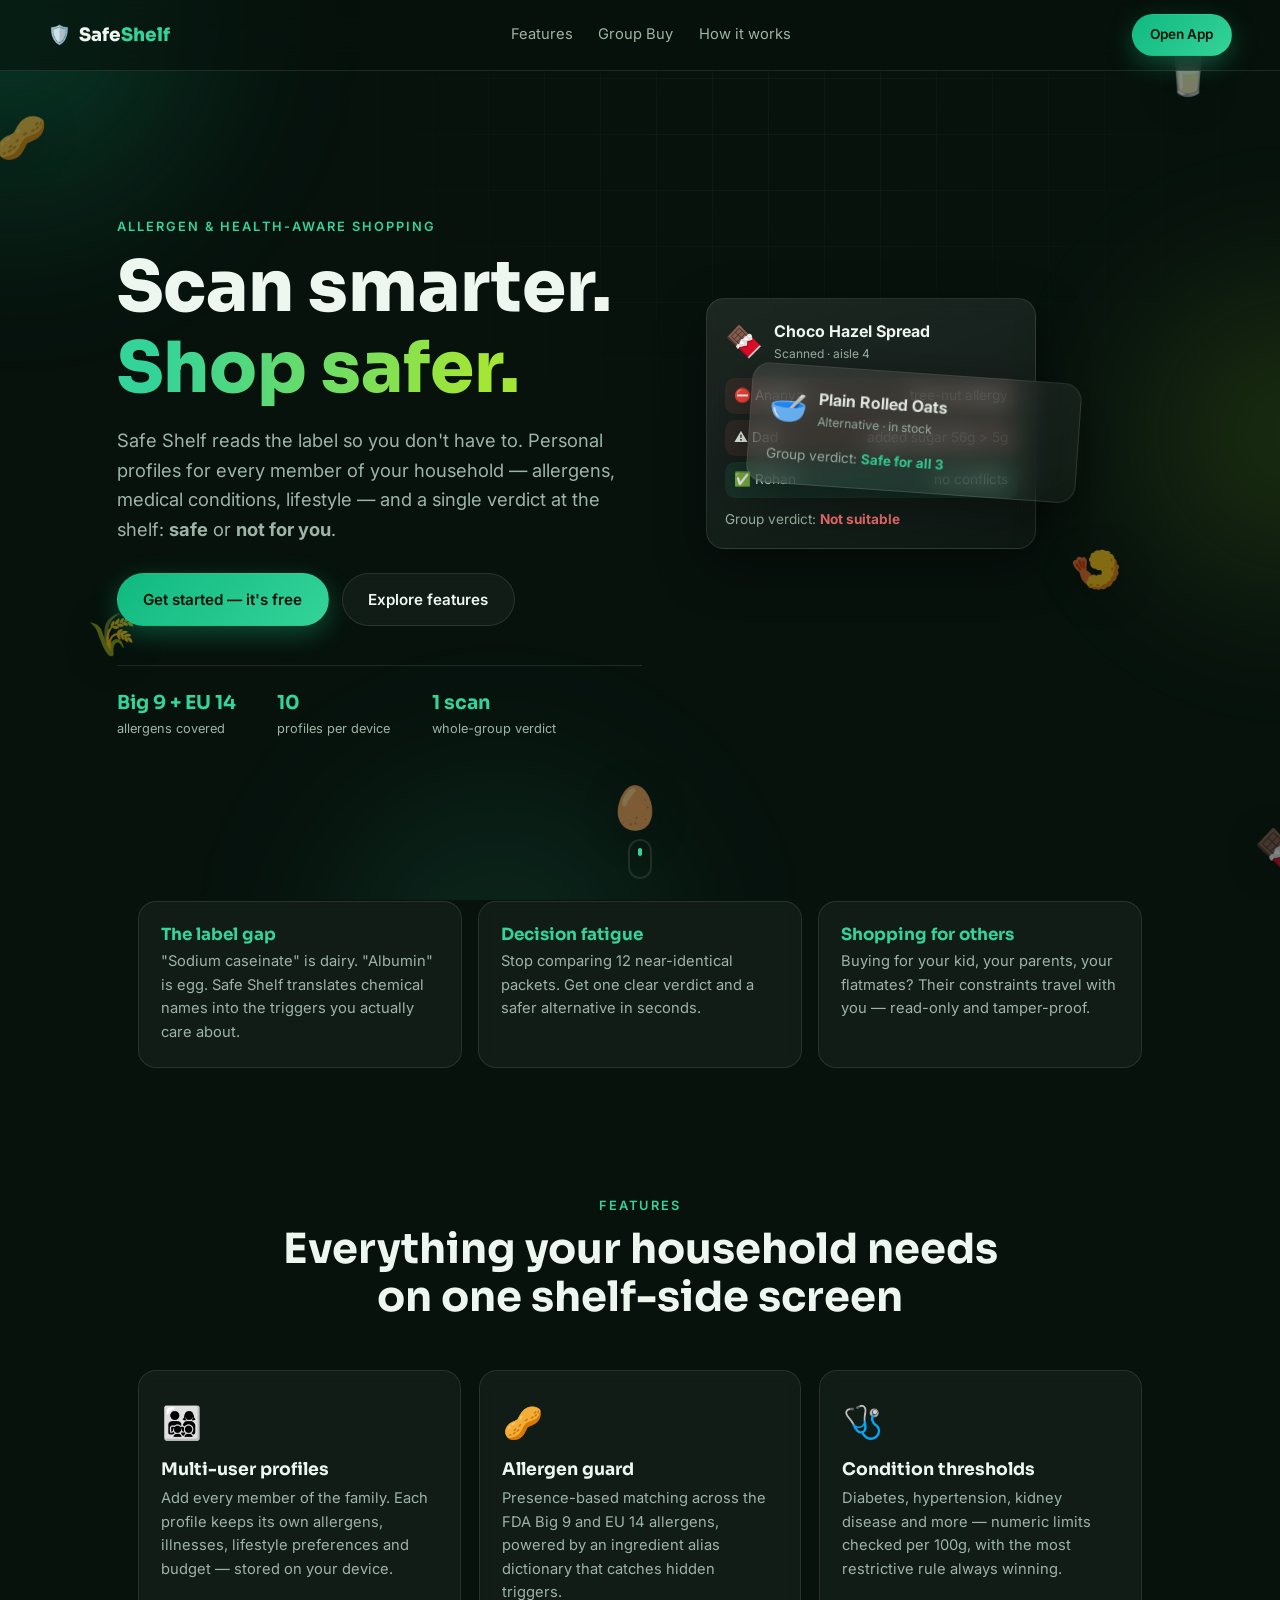
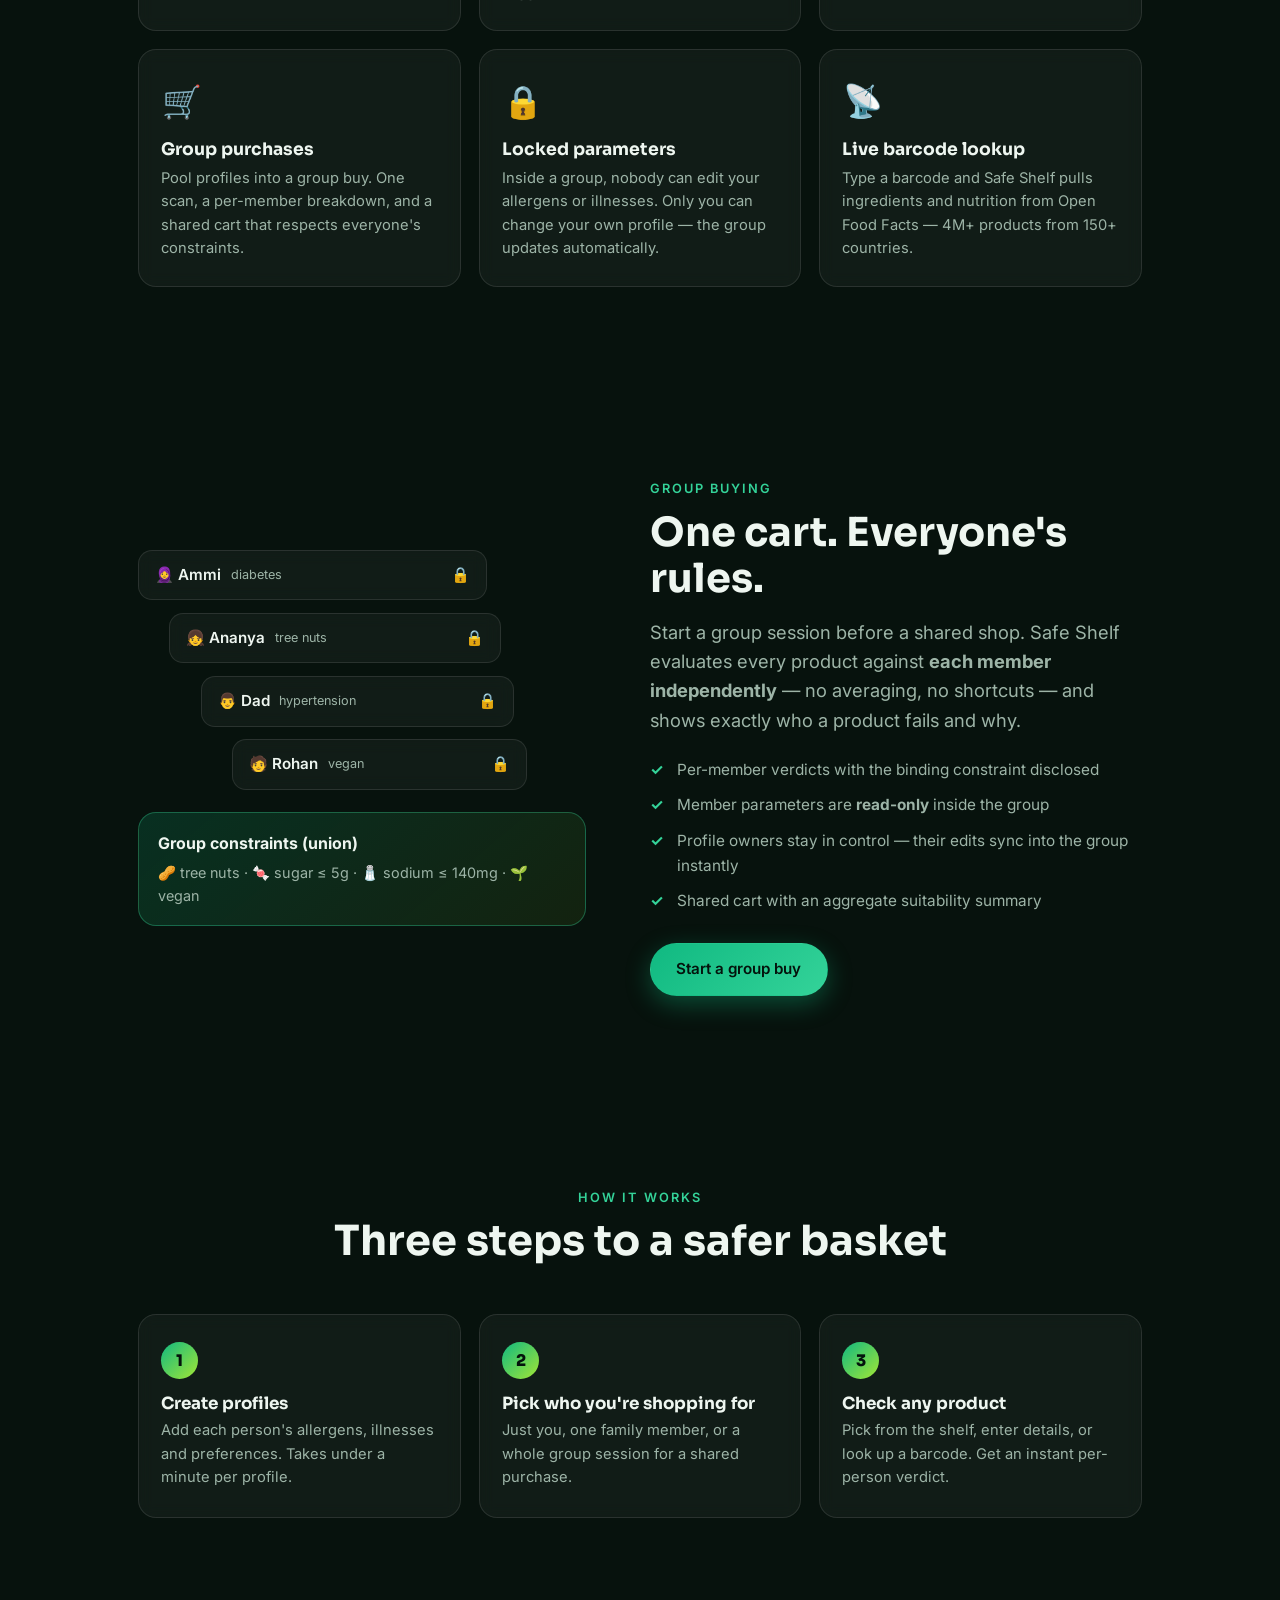
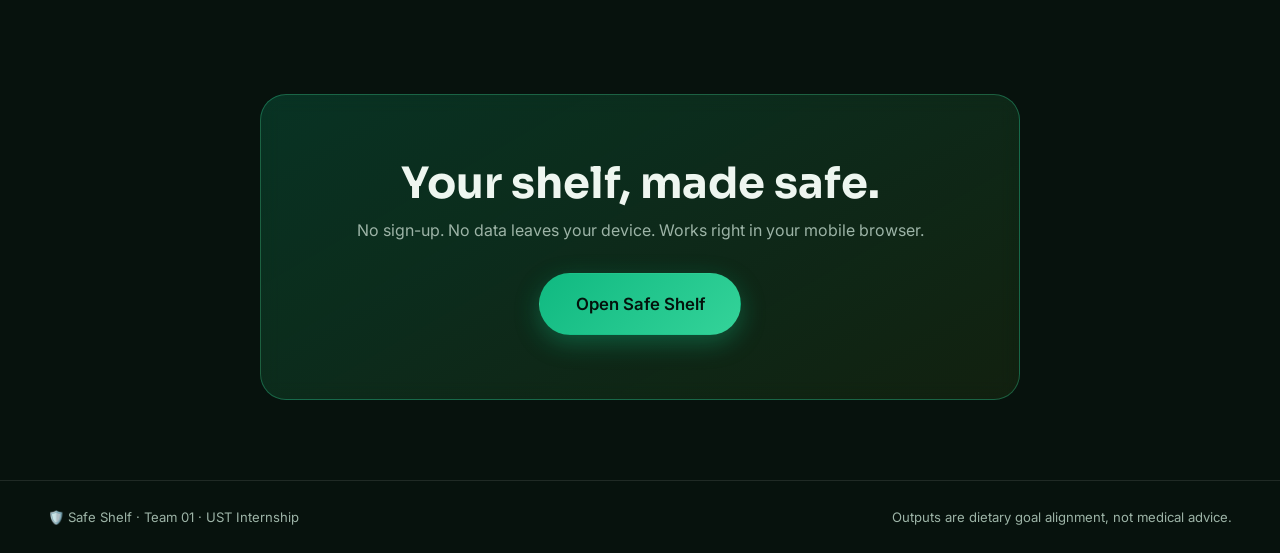
==== index.html @ eb9d8708 "Safe Shelf: allergen & health-aware shopping web app Mobile-first static site — parallax homepage, m" ====
<!DOCTYPE html>
<html lang="en">
<head>
  <meta charset="UTF-8" />
  <meta name="viewport" content="width=device-width, initial-scale=1.0, viewport-fit=cover" />
  <meta name="theme-color" content="#07120d" />
  <meta name="description" content="Safe Shelf — scan smarter, shop safer. Allergen & health-aware shopping for you, your family and your group buys." />
  <title>Safe Shelf — Scan Smarter. Shop Safer.</title>
  <link rel="preconnect" href="https://fonts.googleapis.com" />
  <link rel="preconnect" href="https://fonts.gstatic.com" crossorigin />
  <link href="https://fonts.googleapis.com/css2?family=Sora:wght@400;600;700;800&family=Inter:wght@400;500;600&display=swap" rel="stylesheet" />
  <link rel="stylesheet" href="css/base.css" />
  <link rel="stylesheet" href="css/home.css" />
  <link rel="icon" href="data:image/svg+xml,<svg xmlns='http://www.w3.org/2000/svg' viewBox='0 0 100 100'><text y='.9em' font-size='90'>🛡️</text></svg>" />
</head>
<body class="home">

  <!-- ===== Parallax background layers ===== -->
  <div class="px-bg" aria-hidden="true">
    <div class="px-layer" data-depth="0.12">
      <span class="blob blob-a"></span>
      <span class="blob blob-b"></span>
    </div>
    <div class="px-layer" data-depth="0.25">
      <span class="blob blob-c"></span>
      <span class="grid-glow"></span>
    </div>
    <div class="px-layer px-emojis" data-depth="0.45">
      <span class="float-emoji" style="--x:8%;  --y:18%; --d:9s">🥜</span>
      <span class="float-emoji" style="--x:84%; --y:12%; --d:11s">🥛</span>
      <span class="float-emoji" style="--x:14%; --y:64%; --d:13s">🌾</span>
      <span class="float-emoji" style="--x:78%; --y:58%; --d:10s">🍤</span>
      <span class="float-emoji" style="--x:48%; --y:80%; --d:12s">🥚</span>
      <span class="float-emoji" style="--x:90%; --y:84%; --d:14s">🍫</span>
    </div>
  </div>

  <!-- ===== Nav ===== -->
  <header class="nav">
    <a class="brand" href="index.html">
      <span class="brand-mark">🛡️</span>
      <span class="brand-name">Safe<em>Shelf</em></span>
    </a>
    <nav class="nav-links">
      <a href="#features">Features</a>
      <a href="#group">Group Buy</a>
      <a href="#how">How it works</a>
    </nav>
    <a class="btn btn-primary btn-sm" href="app.html">Open App</a>
  </header>

  <!-- ===== Hero ===== -->
  <section class="hero">
    <div class="hero-copy" data-px="0.18">
      <p class="eyebrow reveal">Allergen &amp; health-aware shopping</p>
      <h1 class="reveal">Scan smarter.<br /><span class="grad">Shop safer.</span></h1>
      <p class="lede reveal">
        Safe Shelf reads the label so you don't have to. Personal profiles for every
        member of your household — allergens, medical conditions, lifestyle — and a
        single verdict at the shelf: <strong>safe</strong> or <strong>not for you</strong>.
      </p>
      <div class="hero-cta reveal">
        <a class="btn btn-primary" href="app.html">Get started — it's free</a>
        <a class="btn btn-ghost" href="#features">Explore features</a>
      </div>
      <ul class="hero-stats reveal">
        <li><strong>Big&nbsp;9 + EU&nbsp;14</strong><span>allergens covered</span></li>
        <li><strong>10</strong><span>profiles per device</span></li>
        <li><strong>1 scan</strong><span>whole-group verdict</span></li>
      </ul>
    </div>

    <div class="hero-card-stack" data-px="0.34" aria-hidden="true">
      <div class="demo-card tilt">
        <div class="demo-head">
          <span class="demo-emoji">🍫</span>
          <div>
            <strong>Choco Hazel Spread</strong>
            <small>Scanned · aisle 4</small>
          </div>
        </div>
        <div class="demo-row bad"><span>⛔ Ananya</span><span>tree-nut allergy</span></div>
        <div class="demo-row bad"><span>⚠️ Dad</span><span>added sugar 56g &gt; 5g</span></div>
        <div class="demo-row good"><span>✅ Rohan</span><span>no conflicts</span></div>
        <div class="demo-foot">Group verdict: <b class="bad-text">Not suitable</b></div>
      </div>
      <div class="demo-card demo-card-back tilt">
        <div class="demo-head">
          <span class="demo-emoji">🥣</span>
          <div>
            <strong>Plain Rolled Oats</strong>
            <small>Alternative · in stock</small>
          </div>
        </div>
        <div class="demo-foot">Group verdict: <b class="good-text">Safe for all 3</b></div>
      </div>
    </div>

    <div class="scroll-hint" aria-hidden="true"><span></span></div>
  </section>

  <!-- ===== Problem strip ===== -->
  <section class="strip">
    <div class="strip-item reveal">
      <h3>The label gap</h3>
      <p>"Sodium caseinate" is dairy. "Albumin" is egg. Safe Shelf translates chemical
        names into the triggers you actually care about.</p>
    </div>
    <div class="strip-item reveal">
      <h3>Decision fatigue</h3>
      <p>Stop comparing 12 near-identical packets. Get one clear verdict and a safer
        alternative in seconds.</p>
    </div>
    <div class="strip-item reveal">
      <h3>Shopping for others</h3>
      <p>Buying for your kid, your parents, your flatmates? Their constraints travel
        with you — read-only and tamper-proof.</p>
    </div>
  </section>

  <!-- ===== Features ===== -->
  <section class="section" id="features">
    <div class="section-head reveal">
      <p class="eyebrow">Features</p>
      <h2>Everything your household needs<br />on one shelf-side screen</h2>
    </div>
    <div class="feature-grid">
      <article class="feature reveal">
        <span class="feature-icon">👨‍👩‍👧‍👦</span>
        <h3>Multi-user profiles</h3>
        <p>Add every member of the family. Each profile keeps its own allergens,
          illnesses, lifestyle preferences and budget — stored on your device.</p>
      </article>
      <article class="feature reveal">
        <span class="feature-icon">🥜</span>
        <h3>Allergen guard</h3>
        <p>Presence-based matching across the FDA Big 9 and EU 14 allergens, powered
          by an ingredient alias dictionary that catches hidden triggers.</p>
      </article>
      <article class="feature reveal">
        <span class="feature-icon">🩺</span>
        <h3>Condition thresholds</h3>
        <p>Diabetes, hypertension, kidney disease and more — numeric limits checked
          per 100g, with the most restrictive rule always winning.</p>
      </article>
      <article class="feature reveal">
        <span class="feature-icon">🛒</span>
        <h3>Group purchases</h3>
        <p>Pool profiles into a group buy. One scan, a per-member breakdown, and a
          shared cart that respects everyone's constraints.</p>
      </article>
      <article class="feature reveal">
        <span class="feature-icon">🔒</span>
        <h3>Locked parameters</h3>
        <p>Inside a group, nobody can edit your allergens or illnesses. Only you can
          change your own profile — the group updates automatically.</p>
      </article>
      <article class="feature reveal">
        <span class="feature-icon">📡</span>
        <h3>Live barcode lookup</h3>
        <p>Type a barcode and Safe Shelf pulls ingredients and nutrition from Open
          Food Facts — 4M+ products from 150+ countries.</p>
      </article>
    </div>
  </section>

  <!-- ===== Group buy spotlight ===== -->
  <section class="section spotlight" id="group">
    <div class="spotlight-art" data-px="0.22" aria-hidden="true">
      <div class="member-chip" style="--i:0">🧕 Ammi <small>diabetes</small><b>🔒</b></div>
      <div class="member-chip" style="--i:1">👧 Ananya <small>tree nuts</small><b>🔒</b></div>
      <div class="member-chip" style="--i:2">👨 Dad <small>hypertension</small><b>🔒</b></div>
      <div class="member-chip" style="--i:3">🧑 Rohan <small>vegan</small><b>🔒</b></div>
      <div class="union-card">
        <strong>Group constraints (union)</strong>
        <p>🥜 tree nuts · 🍬 sugar ≤ 5g · 🧂 sodium ≤ 140mg · 🌱 vegan</p>
      </div>
    </div>
    <div class="spotlight-copy reveal">
      <p class="eyebrow">Group buying</p>
      <h2>One cart. Everyone's rules.</h2>
      <p class="lede">
        Start a group session before a shared shop. Safe Shelf evaluates every product
        against <strong>each member independently</strong> — no averaging, no shortcuts —
        and shows exactly who a product fails and why.
      </p>
      <ul class="check-list">
        <li>Per-member verdicts with the binding constraint disclosed</li>
        <li>Member parameters are <strong>read-only</strong> inside the group</li>
        <li>Profile owners stay in control — their edits sync into the group instantly</li>
        <li>Shared cart with an aggregate suitability summary</li>
      </ul>
      <a class="btn btn-primary" href="app.html#groups">Start a group buy</a>
    </div>
  </section>

  <!-- ===== How it works ===== -->
  <section class="section" id="how">
    <div class="section-head reveal">
      <p class="eyebrow">How it works</p>
      <h2>Three steps to a safer basket</h2>
    </div>
    <ol class="steps">
      <li class="reveal">
        <span class="step-num">1</span>
        <h3>Create profiles</h3>
        <p>Add each person's allergens, illnesses and preferences. Takes under a minute per profile.</p>
      </li>
      <li class="reveal">
        <span class="step-num">2</span>
        <h3>Pick who you're shopping for</h3>
        <p>Just you, one family member, or a whole group session for a shared purchase.</p>
      </li>
      <li class="reveal">
        <span class="step-num">3</span>
        <h3>Check any product</h3>
        <p>Pick from the shelf, enter details, or look up a barcode. Get an instant per-person verdict.</p>
      </li>
    </ol>
  </section>

  <!-- ===== CTA ===== -->
  <section class="cta-band">
    <div class="cta-inner reveal" data-px="0.15">
      <h2>Your shelf, made safe.</h2>
      <p>No sign-up. No data leaves your device. Works right in your mobile browser.</p>
      <a class="btn btn-primary btn-lg" href="app.html">Open Safe Shelf</a>
    </div>
  </section>

  <footer class="footer">
    <span>🛡️ Safe Shelf · Team 01 · UST Internship</span>
    <span class="footer-note">Outputs are dietary goal alignment, not medical advice.</span>
  </footer>

  <script src="js/parallax.js"></script>
</body>
</html>
---- css/base.css ----
/* ============ Safe Shelf — shared base ============ */
:root {
  --bg: #07120d;
  --bg-2: #0b1a13;
  --surface: rgba(255, 255, 255, 0.045);
  --surface-2: rgba(255, 255, 255, 0.08);
  --line: rgba(255, 255, 255, 0.10);
  --text: #eef6f0;
  --muted: #9db4a7;
  --green: #34d399;
  --green-deep: #10b981;
  --lime: #a3e635;
  --amber: #fbbf24;
  --red: #f87171;
  --radius: 18px;
  --shadow: 0 18px 50px rgba(0, 0, 0, 0.45);
  --font-display: "Sora", system-ui, sans-serif;
  --font-body: "Inter", system-ui, sans-serif;
}

* { margin: 0; padding: 0; box-sizing: border-box; }

[hidden] { display: none !important; }

html { scroll-behavior: smooth; }

body {
  font-family: var(--font-body);
  background: var(--bg);
  color: var(--text);
  line-height: 1.6;
  -webkit-font-smoothing: antialiased;
  overflow-x: hidden;
}

h1, h2, h3, h4 { font-family: var(--font-display); line-height: 1.15; }

a { color: inherit; text-decoration: none; }
button { font: inherit; cursor: pointer; }
ul, ol { list-style: none; }
img { max-width: 100%; }

.grad {
  background: linear-gradient(92deg, var(--green) 10%, var(--lime) 90%);
  -webkit-background-clip: text;
  background-clip: text;
  color: transparent;
}

.eyebrow {
  font-size: 0.8rem;
  font-weight: 600;
  letter-spacing: 0.16em;
  text-transform: uppercase;
  color: var(--green);
}

/* ---- buttons ---- */
.btn {
  display: inline-flex;
  align-items: center;
  justify-content: center;
  gap: 0.5rem;
  padding: 0.85rem 1.6rem;
  border-radius: 999px;
  border: 1px solid transparent;
  font-weight: 600;
  font-size: 0.95rem;
  transition: transform 0.18s ease, box-shadow 0.18s ease, background 0.18s ease;
  user-select: none;
}
.btn:active { transform: scale(0.97); }

.btn-primary {
  background: linear-gradient(135deg, var(--green-deep), var(--green));
  color: #04130c;
  box-shadow: 0 8px 24px rgba(16, 185, 129, 0.35);
}
.btn-primary:hover { transform: translateY(-2px); box-shadow: 0 12px 30px rgba(16, 185, 129, 0.45); }

.btn-ghost {
  border-color: var(--line);
  background: var(--surface);
  color: var(--text);
  backdrop-filter: blur(8px);
}
.btn-ghost:hover { background: var(--surface-2); }

.btn-sm { padding: 0.55rem 1.1rem; font-size: 0.85rem; }
.btn-lg { padding: 1.05rem 2.2rem; font-size: 1.05rem; }

.btn-danger { background: rgba(248, 113, 113, 0.14); color: var(--red); border-color: rgba(248, 113, 113, 0.3); }

/* ---- reveal on scroll ---- */
.reveal {
  opacity: 0;
  transform: translateY(26px);
  transition: opacity 0.7s ease, transform 0.7s cubic-bezier(0.22, 1, 0.36, 1);
}
.reveal.in { opacity: 1; transform: none; }

@media (prefers-reduced-motion: reduce) {
  html { scroll-behavior: auto; }
  .reveal { opacity: 1; transform: none; transition: none; }
  * { animation-duration: 0.01ms !important; animation-iteration-count: 1 !important; }
}
---- css/home.css ----
/* ============ Safe Shelf — homepage (parallax) ============ */

body.home { background: radial-gradient(1200px 700px at 70% -10%, #0e2a1c 0%, var(--bg) 55%); }

/* ---------- parallax background ---------- */
.px-bg {
  position: fixed;
  inset: 0;
  z-index: -1;
  overflow: hidden;
  pointer-events: none;
}
.px-layer { position: absolute; inset: -10%; will-change: transform; }

.blob {
  position: absolute;
  border-radius: 50%;
  filter: blur(70px);
  opacity: 0.55;
}
.blob-a { width: 46vmax; height: 46vmax; left: -12vmax; top: -14vmax; background: radial-gradient(circle, rgba(16,185,129,0.5), transparent 65%); }
.blob-b { width: 38vmax; height: 38vmax; right: -10vmax; top: 22vmax; background: radial-gradient(circle, rgba(163,230,53,0.32), transparent 65%); }
.blob-c { width: 42vmax; height: 42vmax; left: 28vmax; bottom: -18vmax; background: radial-gradient(circle, rgba(52,211,153,0.28), transparent 65%); }

.grid-glow {
  position: absolute;
  inset: 0;
  background-image:
    linear-gradient(rgba(255,255,255,0.035) 1px, transparent 1px),
    linear-gradient(90deg, rgba(255,255,255,0.035) 1px, transparent 1px);
  background-size: 56px 56px;
  mask-image: radial-gradient(700px 500px at 60% 20%, #000 0%, transparent 75%);
}

.float-emoji {
  position: absolute;
  left: var(--x);
  top: var(--y);
  font-size: clamp(1.6rem, 3.4vw, 2.6rem);
  opacity: 0.5;
  filter: drop-shadow(0 6px 18px rgba(0,0,0,0.5));
  animation: bob var(--d) ease-in-out infinite;
}
@keyframes bob {
  0%, 100% { transform: translateY(0) rotate(-6deg); }
  50% { transform: translateY(-26px) rotate(8deg); }
}

/* ---------- nav ---------- */
.nav {
  position: sticky;
  top: 0;
  z-index: 50;
  display: flex;
  align-items: center;
  justify-content: space-between;
  gap: 1rem;
  padding: 0.9rem clamp(1rem, 5vw, 3rem);
  background: rgba(7, 18, 13, 0.6);
  backdrop-filter: blur(14px);
  border-bottom: 1px solid var(--line);
}
.brand { display: flex; align-items: center; gap: 0.5rem; font-family: var(--font-display); font-weight: 800; font-size: 1.15rem; }
.brand-name em { font-style: normal; color: var(--green); }
.nav-links { display: flex; gap: 1.6rem; font-size: 0.92rem; color: var(--muted); }
.nav-links a:hover { color: var(--text); }
@media (max-width: 640px) { .nav-links { display: none; } }

/* ---------- hero ---------- */
.hero {
  position: relative;
  display: grid;
  grid-template-columns: 1.15fr 1fr;
  align-items: center;
  gap: clamp(2rem, 5vw, 4rem);
  min-height: calc(100svh - 70px);
  padding: clamp(2rem, 6vw, 4rem) clamp(1.2rem, 6vw, 5rem) 5rem;
  max-width: 1200px;
  margin: 0 auto;
}
.hero-copy h1 { font-size: clamp(2.5rem, 7vw, 4.4rem); font-weight: 800; margin: 0.6rem 0 1.1rem; }
.lede { color: var(--muted); font-size: clamp(1rem, 2.4vw, 1.15rem); max-width: 34rem; }
.hero-cta { display: flex; flex-wrap: wrap; gap: 0.8rem; margin-top: 1.8rem; }

.hero-stats {
  display: flex;
  flex-wrap: wrap;
  gap: clamp(1.2rem, 4vw, 2.6rem);
  margin-top: 2.4rem;
  padding-top: 1.4rem;
  border-top: 1px solid var(--line);
}
.hero-stats li { display: grid; }
.hero-stats strong { font-family: var(--font-display); font-size: 1.2rem; color: var(--green); }
.hero-stats span { font-size: 0.8rem; color: var(--muted); }

/* hero demo cards */
.hero-card-stack { position: relative; min-height: 360px; }
.demo-card {
  position: absolute;
  inset: 0 auto auto 0;
  width: min(330px, 88%);
  background: linear-gradient(160deg, rgba(255,255,255,0.09), rgba(255,255,255,0.03));
  border: 1px solid var(--line);
  border-radius: var(--radius);
  padding: 1.1rem;
  box-shadow: var(--shadow);
  backdrop-filter: blur(12px);
}
.demo-card-back { transform: translate(13%, 62%) rotate(4deg); opacity: 0.92; }
.demo-head { display: flex; align-items: center; gap: 0.7rem; margin-bottom: 0.8rem; }
.demo-emoji { font-size: 1.9rem; }
.demo-head small { display: block; color: var(--muted); font-size: 0.75rem; }
.demo-row {
  display: flex;
  justify-content: space-between;
  font-size: 0.85rem;
  padding: 0.45rem 0.6rem;
  border-radius: 10px;
  margin-bottom: 0.35rem;
}
.demo-row.bad { background: rgba(248, 113, 113, 0.1); }
.demo-row.good { background: rgba(52, 211, 153, 0.1); }
.demo-foot { margin-top: 0.7rem; font-size: 0.85rem; color: var(--muted); }
.bad-text { color: var(--red); }
.good-text { color: var(--green); }

.scroll-hint {
  position: absolute;
  bottom: 1.4rem;
  left: 50%;
  width: 24px;
  height: 40px;
  border: 2px solid var(--line);
  border-radius: 14px;
  transform: translateX(-50%);
}
.scroll-hint span {
  position: absolute;
  left: 50%;
  top: 7px;
  width: 4px;
  height: 8px;
  background: var(--green);
  border-radius: 4px;
  transform: translateX(-50%);
  animation: scrollDot 1.8s ease-in-out infinite;
}
@keyframes scrollDot { 0% { opacity: 1; top: 7px; } 70% { opacity: 0; top: 20px; } 100% { opacity: 0; } }

@media (max-width: 880px) {
  .hero { grid-template-columns: 1fr; padding-bottom: 7rem; }
  .hero-card-stack { min-height: 420px; max-width: 420px; margin: 0 auto; width: 100%; }
}

/* ---------- problem strip ---------- */
.strip {
  display: grid;
  grid-template-columns: repeat(auto-fit, minmax(240px, 1fr));
  gap: 1rem;
  max-width: 1100px;
  margin: 0 auto;
  padding: 0 clamp(1.2rem, 5vw, 3rem) 2rem;
}
.strip-item {
  background: var(--surface);
  border: 1px solid var(--line);
  border-radius: var(--radius);
  padding: 1.4rem;
  backdrop-filter: blur(8px);
}
.strip-item h3 { color: var(--green); font-size: 1.05rem; margin-bottom: 0.4rem; }
.strip-item p { color: var(--muted); font-size: 0.92rem; }

/* ---------- sections ---------- */
.section { max-width: 1100px; margin: 0 auto; padding: clamp(3.5rem, 9vw, 6rem) clamp(1.2rem, 5vw, 3rem); }
.section-head { text-align: center; margin-bottom: 3rem; }
.section-head h2 { font-size: clamp(1.7rem, 4.4vw, 2.6rem); margin-top: 0.6rem; }

.feature-grid {
  display: grid;
  grid-template-columns: repeat(auto-fit, minmax(255px, 1fr));
  gap: 1.1rem;
}
.feature {
  background: var(--surface);
  border: 1px solid var(--line);
  border-radius: var(--radius);
  padding: 1.6rem 1.4rem;
  backdrop-filter: blur(8px);
  transition: transform 0.25s ease, border-color 0.25s ease, background 0.25s ease;
}
.feature:hover { transform: translateY(-6px); border-color: rgba(52, 211, 153, 0.4); background: var(--surface-2); }
.feature-icon { font-size: 2rem; display: inline-block; margin-bottom: 0.8rem; }
.feature h3 { font-size: 1.08rem; margin-bottom: 0.45rem; }
.feature p { color: var(--muted); font-size: 0.92rem; }

/* ---------- group spotlight ---------- */
.spotlight {
  display: grid;
  grid-template-columns: 1fr 1.1fr;
  gap: clamp(2rem, 6vw, 4rem);
  align-items: center;
}
.spotlight-copy h2 { font-size: clamp(1.7rem, 4.4vw, 2.5rem); margin: 0.6rem 0 1rem; }
.check-list { margin: 1.4rem 0 1.8rem; display: grid; gap: 0.7rem; }
.check-list li { padding-left: 1.7rem; position: relative; color: var(--muted); font-size: 0.96rem; }
.check-list li::before { content: "✓"; position: absolute; left: 0; color: var(--green); font-weight: 700; }

.spotlight-art { position: relative; display: grid; gap: 0.8rem; padding: 1rem 0; }
.member-chip {
  display: flex;
  align-items: center;
  gap: 0.6rem;
  background: var(--surface);
  border: 1px solid var(--line);
  border-radius: 14px;
  padding: 0.75rem 1rem;
  width: calc(78% - var(--i) * 4%);
  margin-left: calc(var(--i) * 7%);
  font-weight: 600;
  font-size: 0.95rem;
  backdrop-filter: blur(8px);
}
.member-chip small { color: var(--muted); font-weight: 400; }
.member-chip b { margin-left: auto; }
.union-card {
  margin-top: 0.6rem;
  background: linear-gradient(140deg, rgba(16,185,129,0.18), rgba(163,230,53,0.08));
  border: 1px solid rgba(52, 211, 153, 0.35);
  border-radius: var(--radius);
  padding: 1.1rem 1.2rem;
}
.union-card p { color: var(--muted); font-size: 0.9rem; margin-top: 0.3rem; }

@media (max-width: 820px) {
  .spotlight { grid-template-columns: 1fr; }
  .spotlight-art { order: 2; }
}

/* ---------- steps ---------- */
.steps {
  display: grid;
  grid-template-columns: repeat(auto-fit, minmax(230px, 1fr));
  gap: 1.1rem;
  counter-reset: step;
}
.steps li {
  background: var(--surface);
  border: 1px solid var(--line);
  border-radius: var(--radius);
  padding: 1.7rem 1.4rem;
  backdrop-filter: blur(8px);
}
.step-num {
  display: inline-grid;
  place-items: center;
  width: 2.3rem;
  height: 2.3rem;
  border-radius: 50%;
  background: linear-gradient(135deg, var(--green-deep), var(--lime));
  color: #04130c;
  font-family: var(--font-display);
  font-weight: 800;
  margin-bottom: 0.9rem;
}
.steps h3 { font-size: 1.05rem; margin-bottom: 0.4rem; }
.steps p { color: var(--muted); font-size: 0.92rem; }

/* ---------- CTA band ---------- */
.cta-band { padding: clamp(3rem, 8vw, 5rem) 1.2rem 5rem; }
.cta-inner {
  max-width: 760px;
  margin: 0 auto;
  text-align: center;
  background: linear-gradient(150deg, rgba(16,185,129,0.2), rgba(163,230,53,0.07));
  border: 1px solid rgba(52, 211, 153, 0.35);
  border-radius: 26px;
  padding: clamp(2.4rem, 6vw, 4rem) clamp(1.4rem, 5vw, 3rem);
  backdrop-filter: blur(10px);
}
.cta-inner h2 { font-size: clamp(1.8rem, 5vw, 2.7rem); margin-bottom: 0.6rem; }
.cta-inner p { color: var(--muted); margin-bottom: 1.8rem; }

/* ---------- footer ---------- */
.footer {
  display: flex;
  flex-wrap: wrap;
  gap: 0.6rem;
  justify-content: space-between;
  padding: 1.6rem clamp(1.2rem, 5vw, 3rem) calc(1.6rem + env(safe-area-inset-bottom));
  border-top: 1px solid var(--line);
  color: var(--muted);
  font-size: 0.82rem;
}
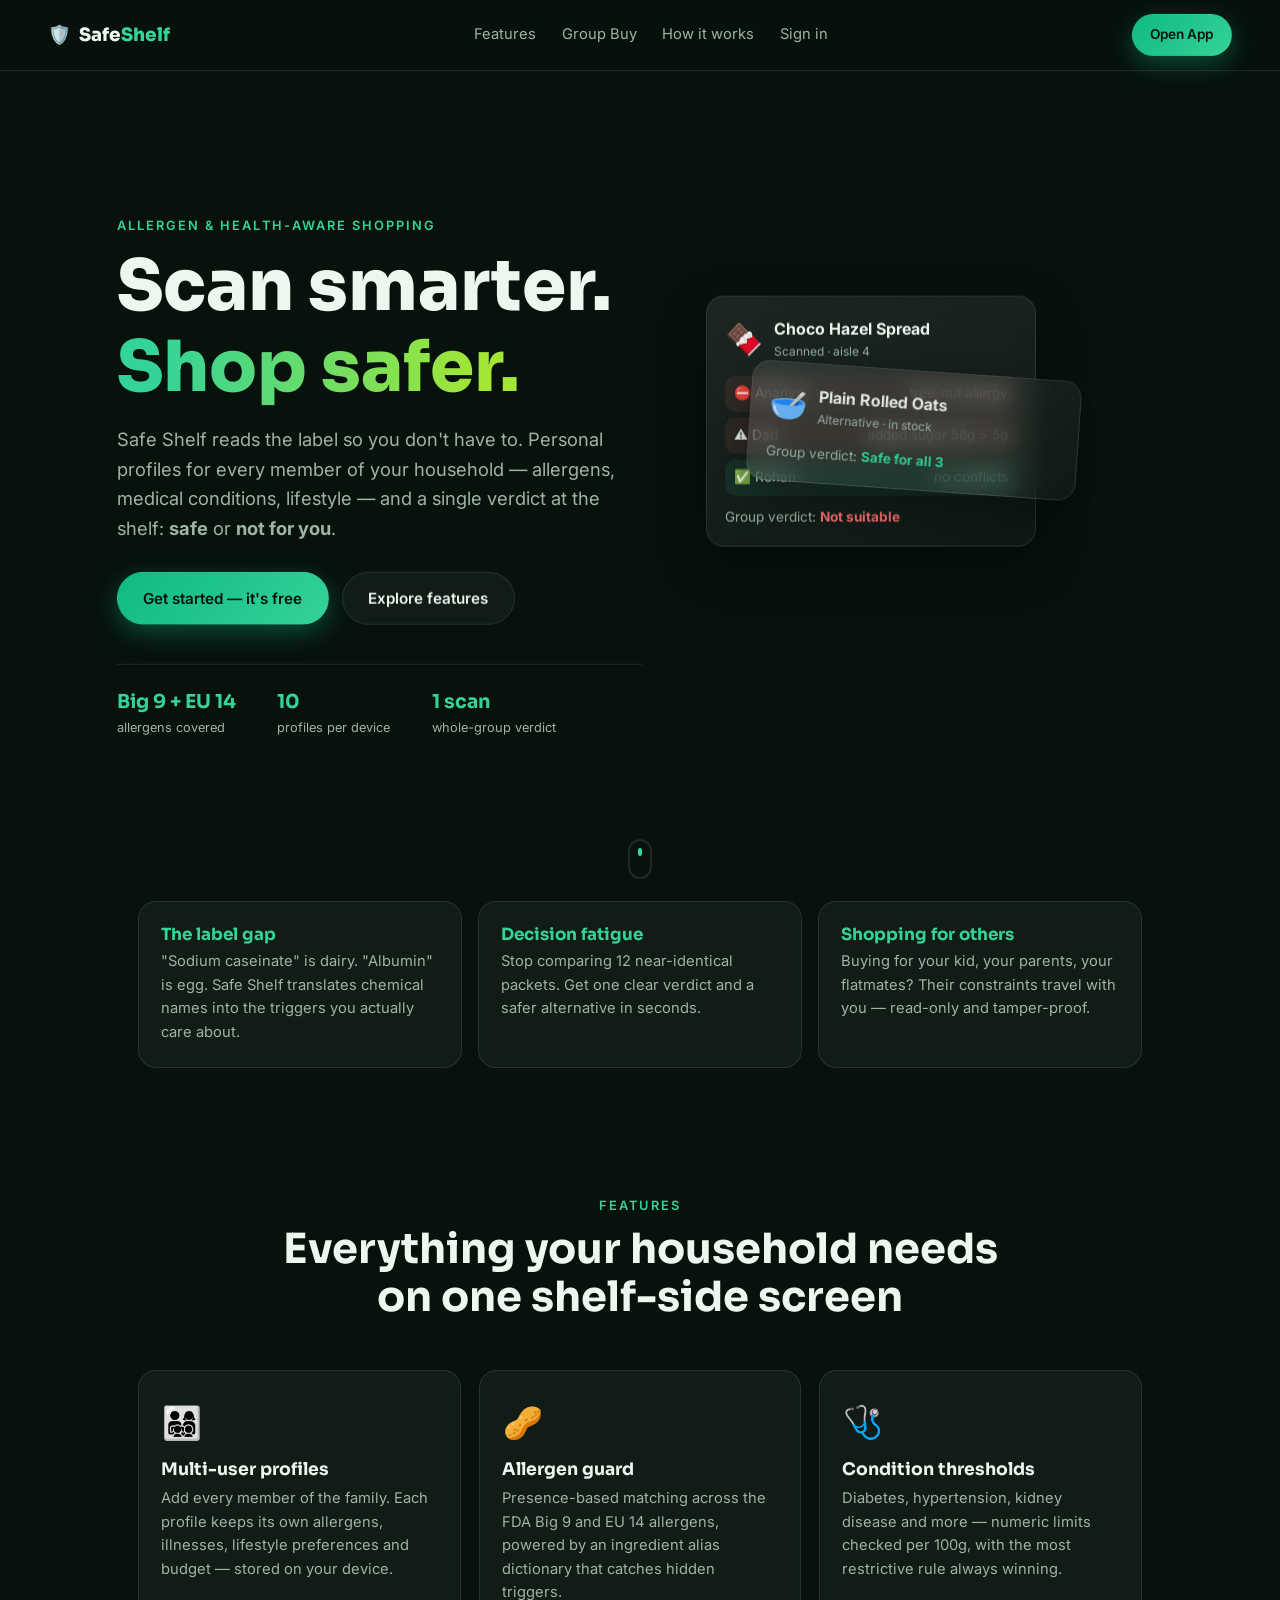
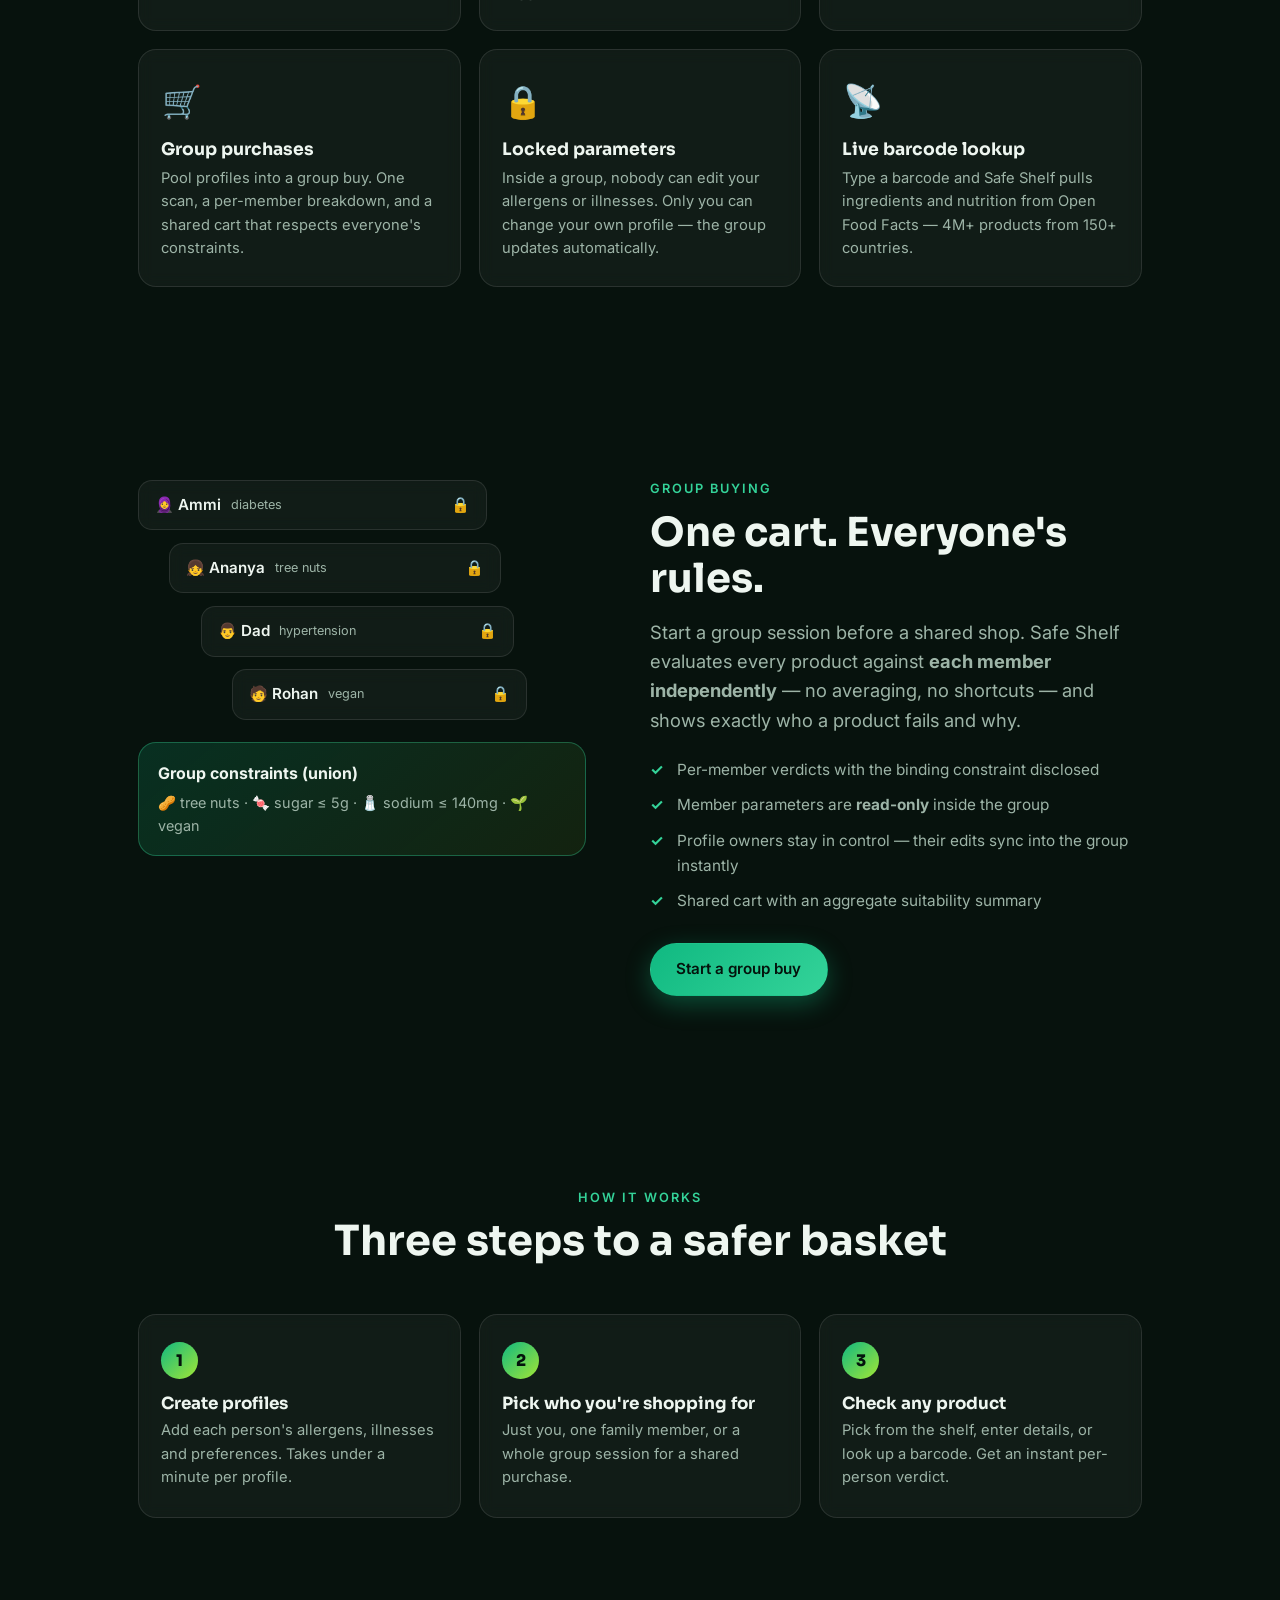
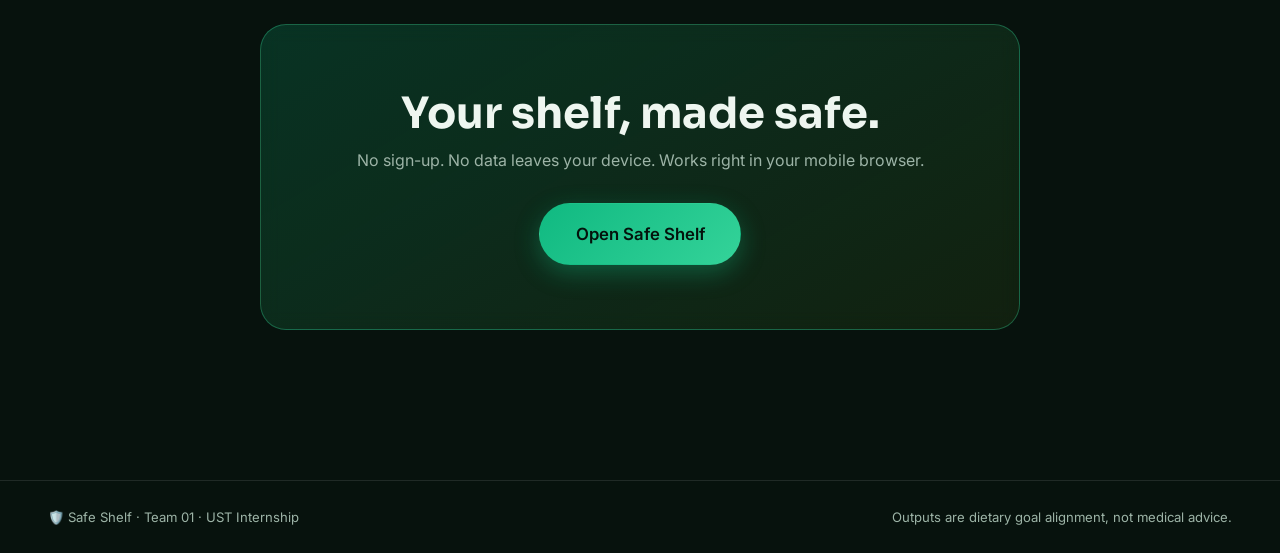
==== commit 6d8ee7f8: "Add dedicated login page with email verification flow - login.html + js/auth.js: sign in / create ac" ====
--- a/index.html
+++ b/index.html
@@ -45,6 +45,7 @@
       <a href="#features">Features</a>
       <a href="#group">Group Buy</a>
       <a href="#how">How it works</a>
+      <a href="login.html">Sign in</a>
     </nav>
     <a class="btn btn-primary btn-sm" href="app.html">Open App</a>
   </header>
--- a/css/base.css
+++ b/css/base.css
@@ -22,7 +22,7 @@
 
 [hidden] { display: none !important; }
 
-html { scroll-behavior: smooth; }
+html { scroll-behavior: smooth; background: var(--bg); }
 
 body {
   font-family: var(--font-body);
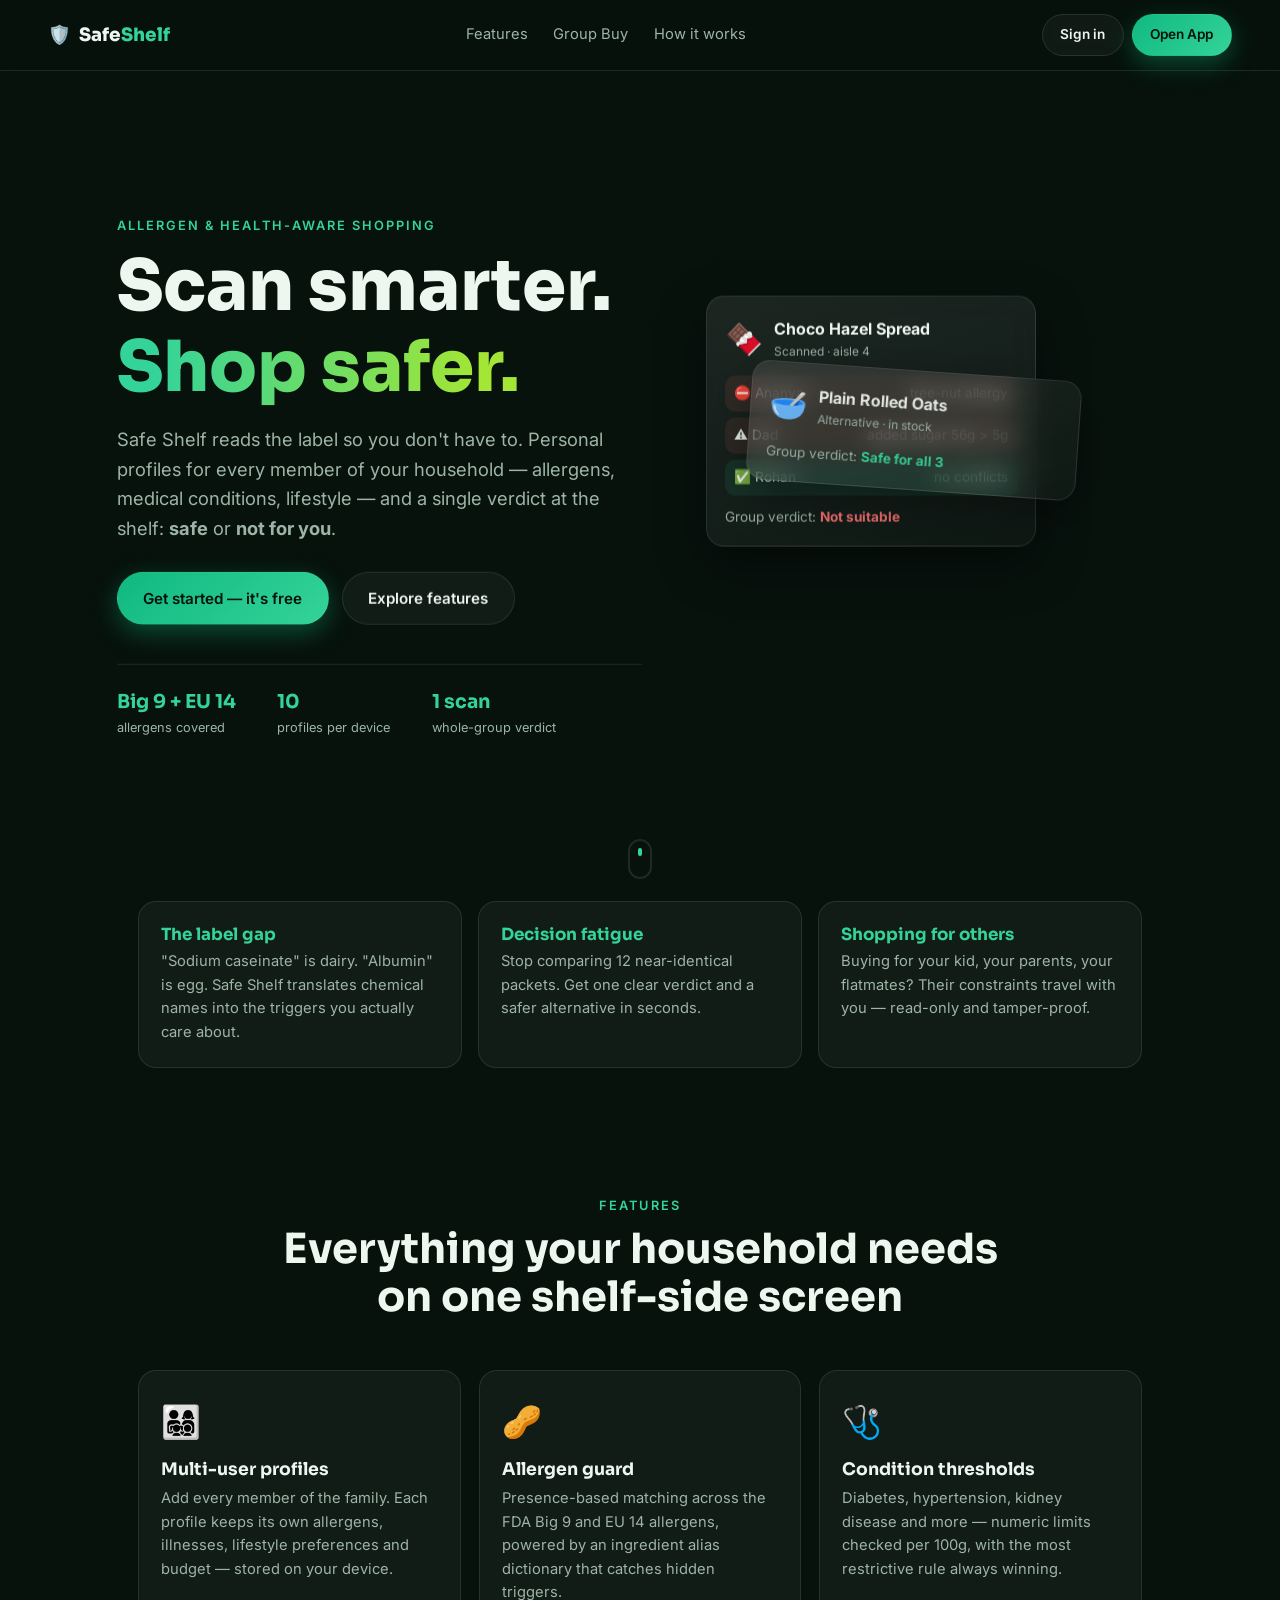
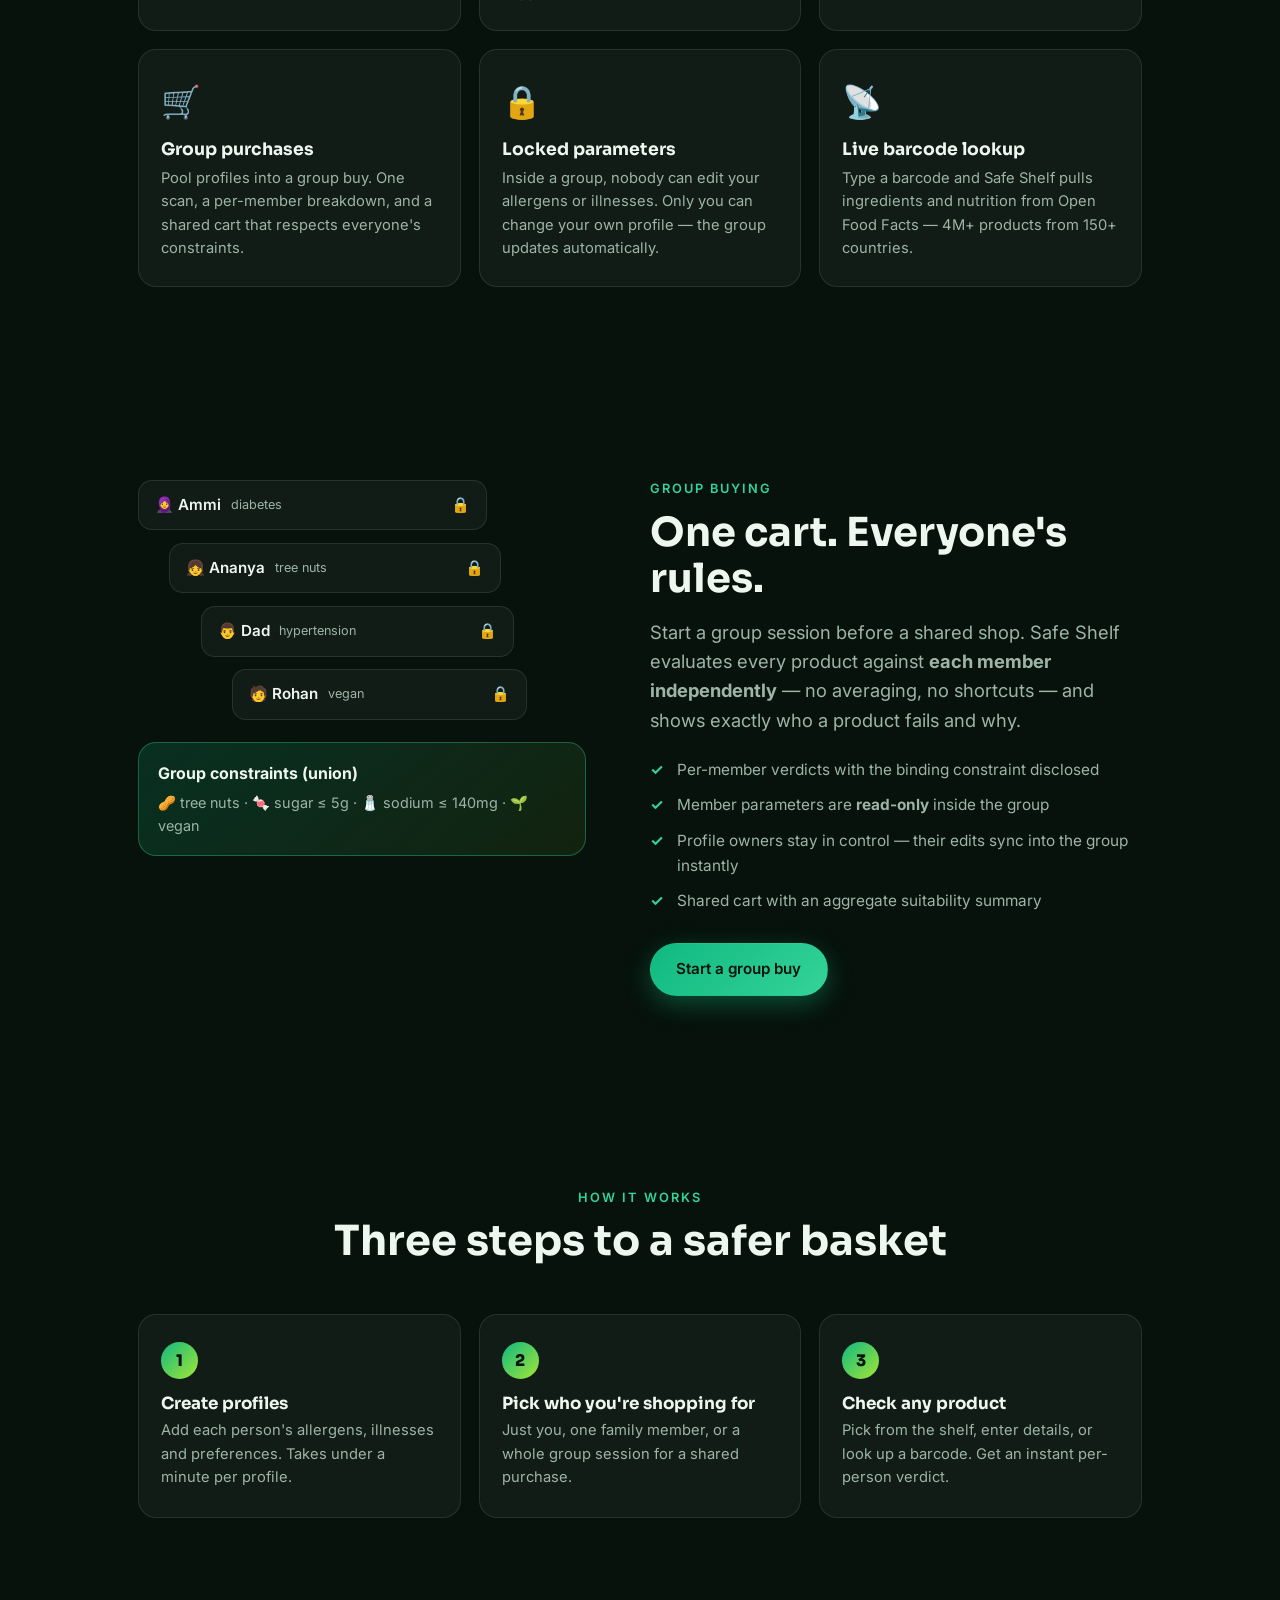
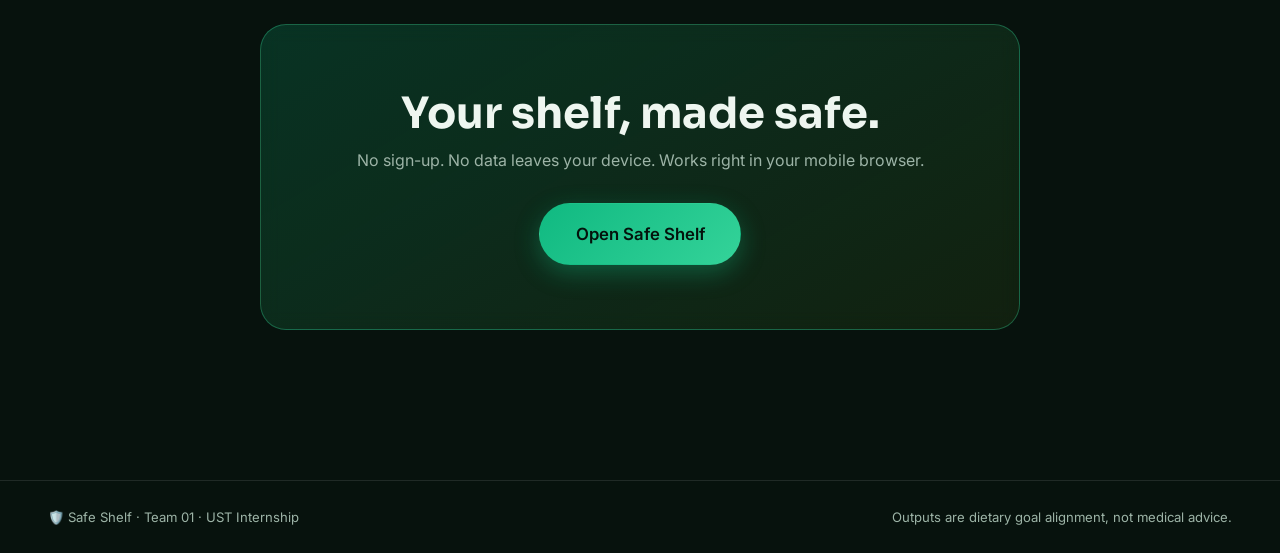
==== commit ac13767e: "Make Sign in button visible on mobile homepage nav" ====
--- a/index.html
+++ b/index.html
@@ -45,9 +45,11 @@
       <a href="#features">Features</a>
       <a href="#group">Group Buy</a>
       <a href="#how">How it works</a>
-      <a href="login.html">Sign in</a>
     </nav>
-    <a class="btn btn-primary btn-sm" href="app.html">Open App</a>
+    <div class="nav-actions">
+      <a class="btn btn-ghost btn-sm" href="login.html">Sign in</a>
+      <a class="btn btn-primary btn-sm" href="app.html">Open App</a>
+    </div>
   </header>
 
   <!-- ===== Hero ===== -->
--- a/css/home.css
+++ b/css/home.css
@@ -65,6 +65,8 @@
 .nav-links { display: flex; gap: 1.6rem; font-size: 0.92rem; color: var(--muted); }
 .nav-links a:hover { color: var(--text); }
 @media (max-width: 640px) { .nav-links { display: none; } }
+.nav-actions { display: flex; align-items: center; gap: 0.5rem; flex-shrink: 0; }
+@media (max-width: 380px) { .nav-actions .btn { padding: 0.5rem 0.8rem; font-size: 0.8rem; } }
 
 /* ---------- hero ---------- */
 .hero {
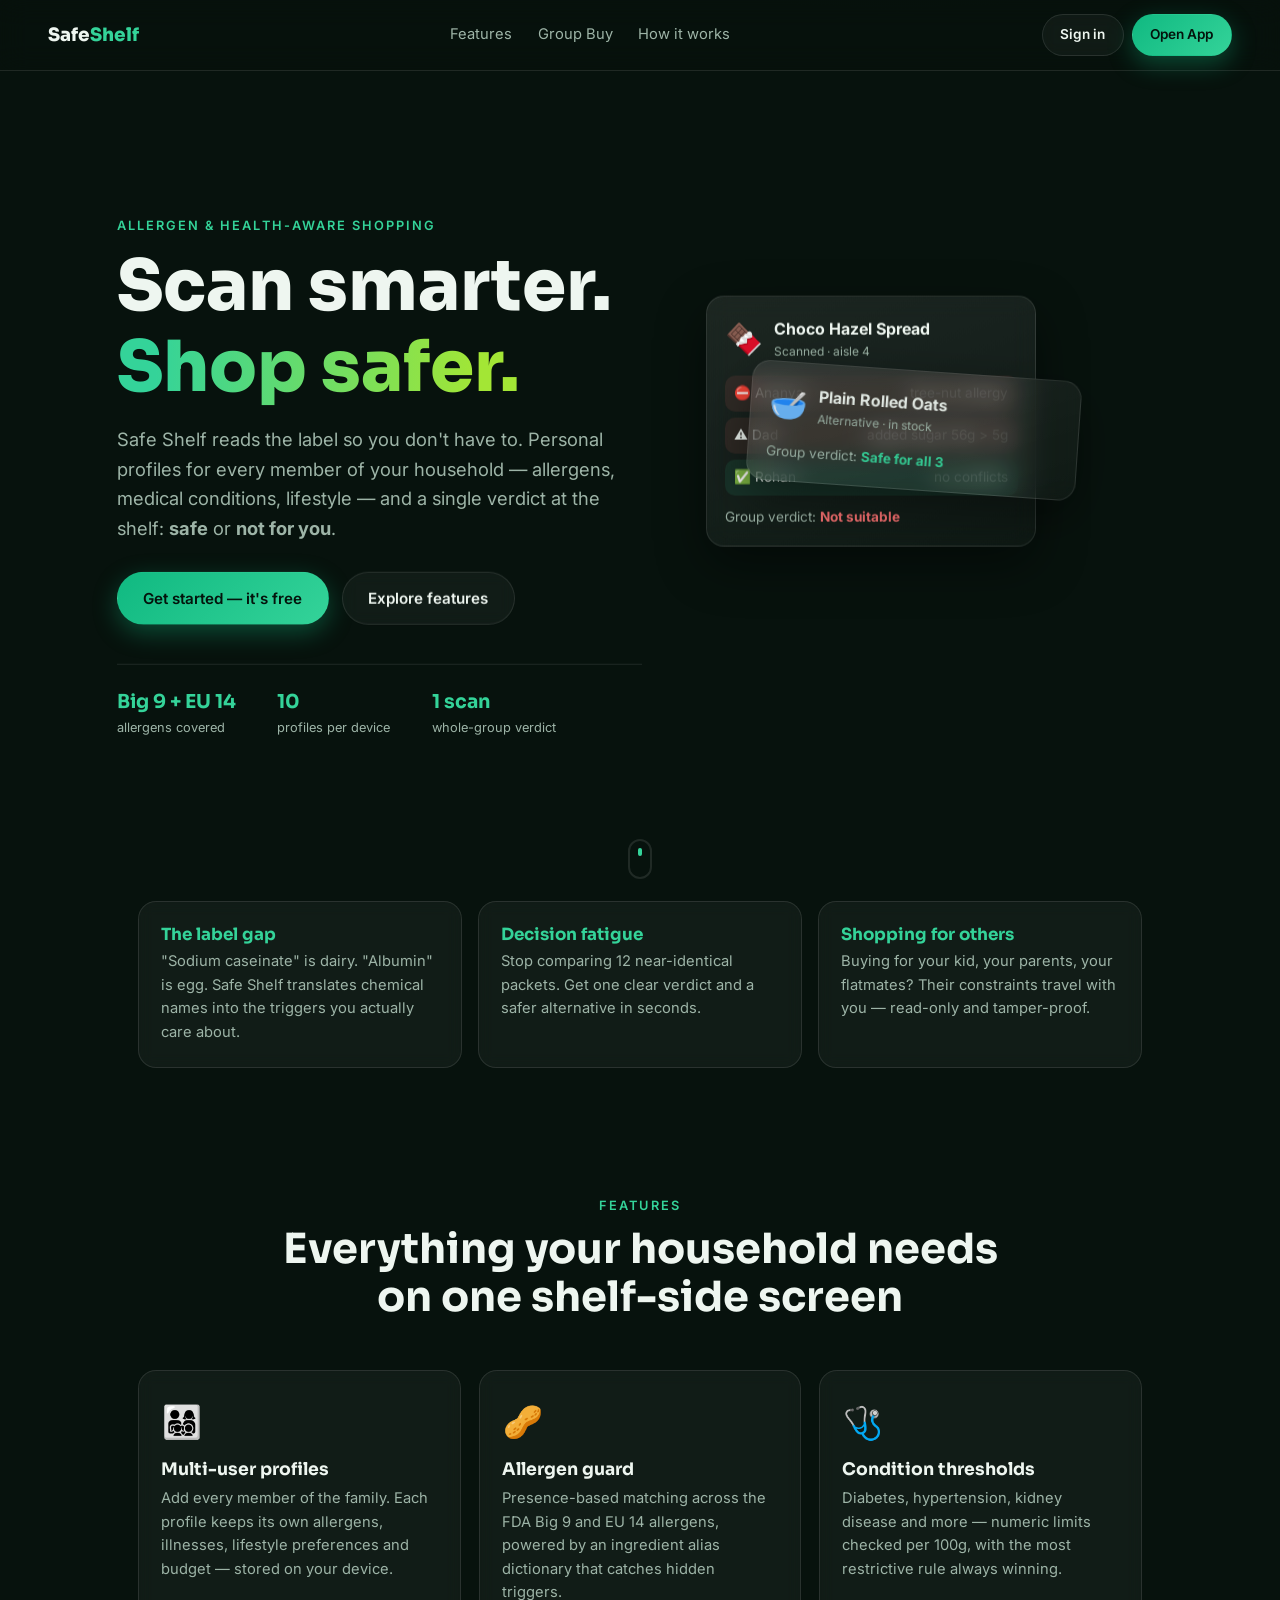
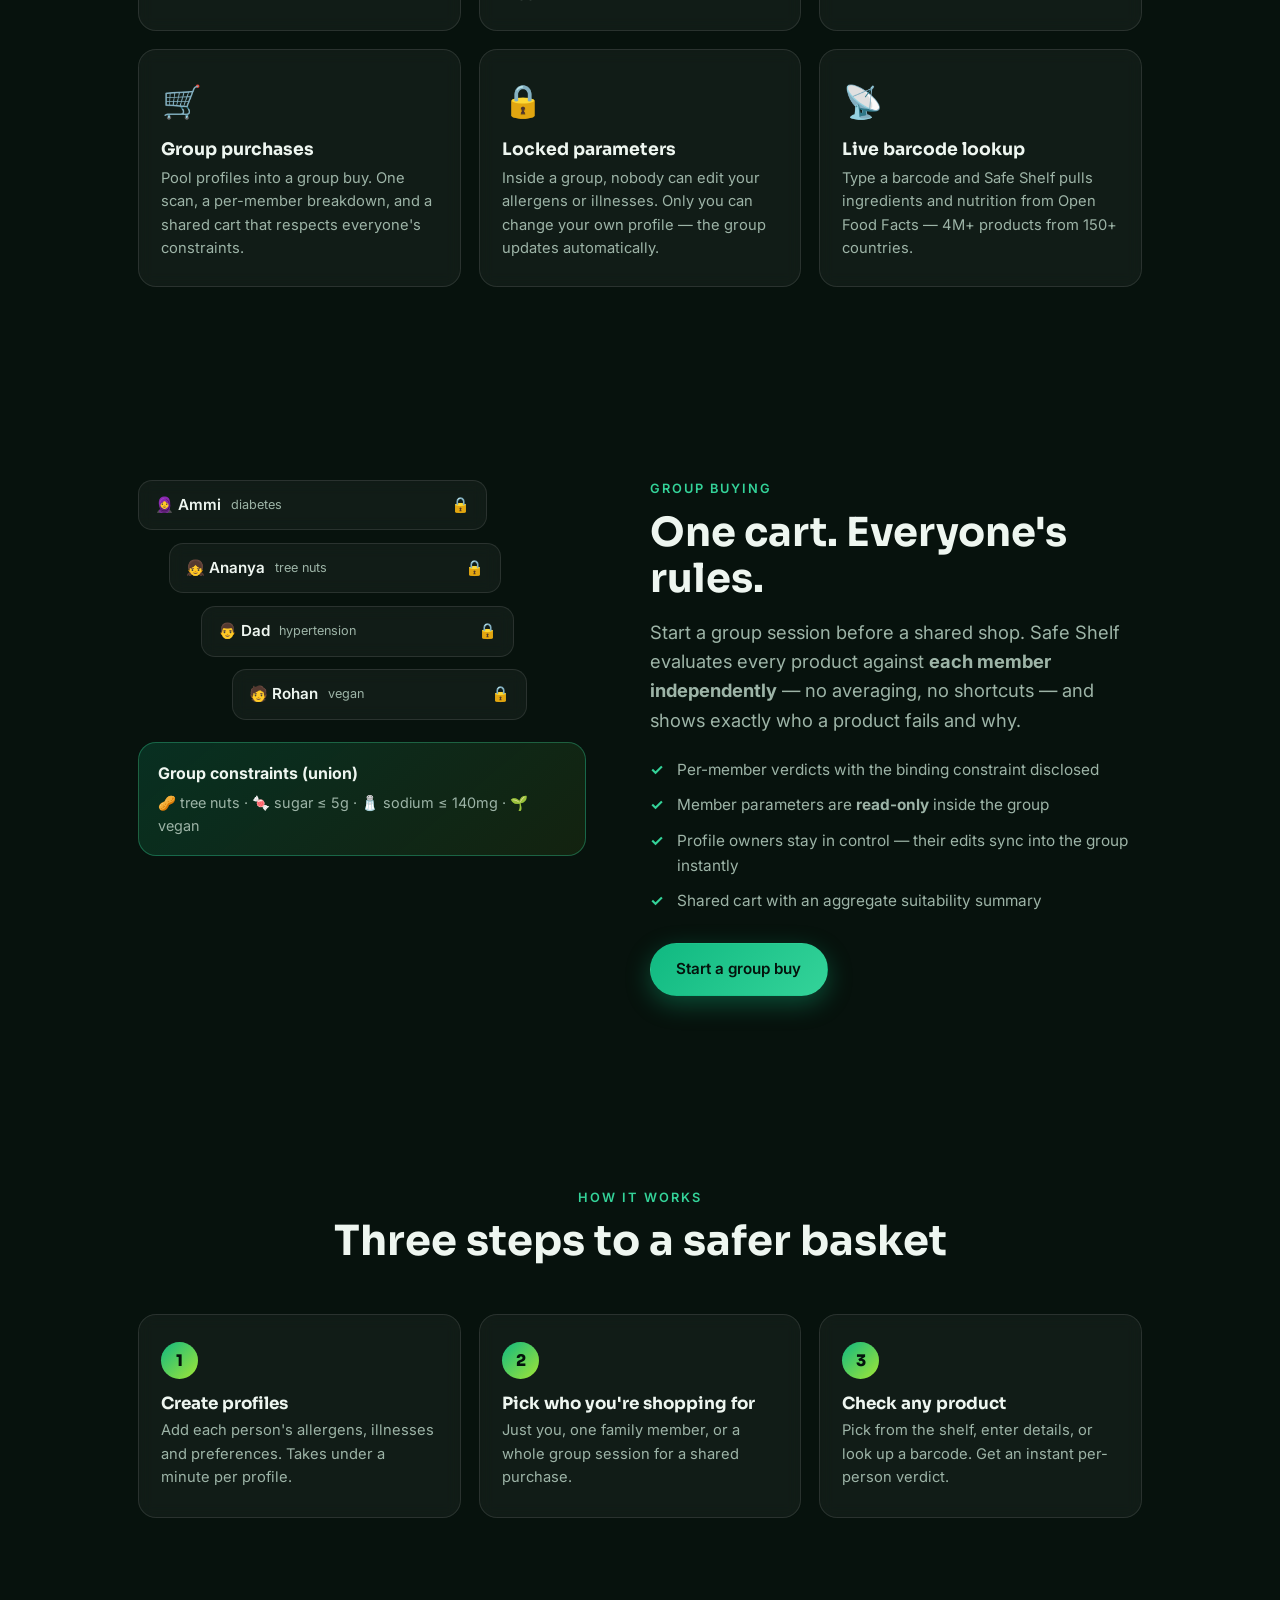
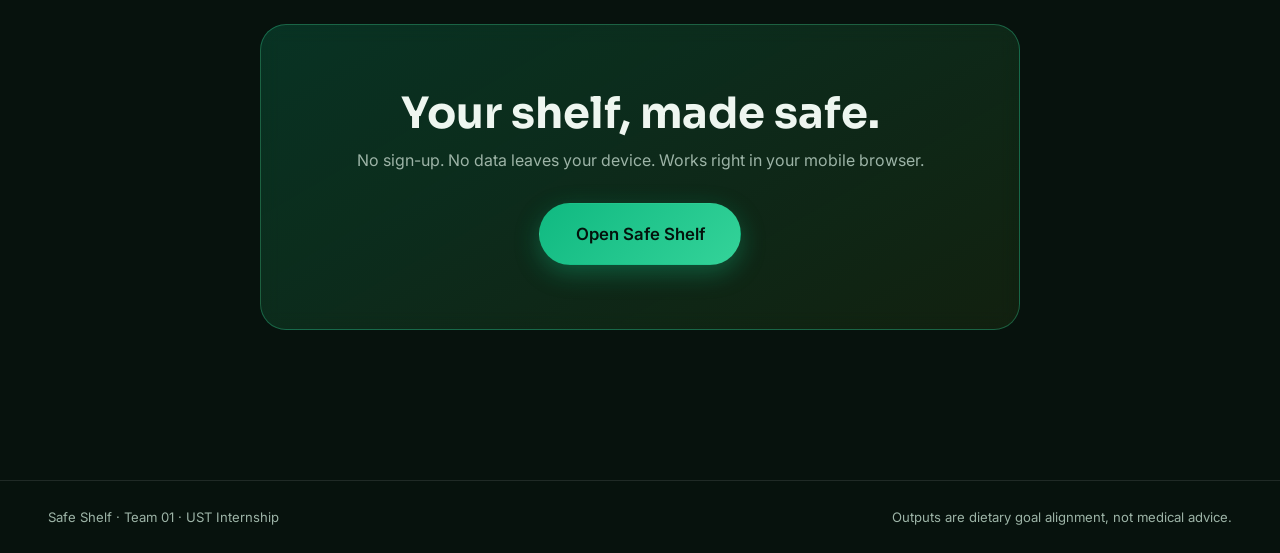
==== commit e45abb41: "Replace shield emoji branding with a plain green S favicon" ====
--- a/index.html
+++ b/index.html
@@ -11,7 +11,7 @@
   <link href="https://fonts.googleapis.com/css2?family=Sora:wght@400;600;700;800&family=Inter:wght@400;500;600&display=swap" rel="stylesheet" />
   <link rel="stylesheet" href="css/base.css" />
   <link rel="stylesheet" href="css/home.css" />
-  <link rel="icon" href="data:image/svg+xml,<svg xmlns='http://www.w3.org/2000/svg' viewBox='0 0 100 100'><text y='.9em' font-size='90'>🛡️</text></svg>" />
+  <link rel="icon" href="data:image/svg+xml,<svg xmlns='http://www.w3.org/2000/svg' viewBox='0 0 100 100'><rect width='100' height='100' rx='22' fill='%2310b981'/><text x='50' y='72' font-size='62' font-family='sans-serif' font-weight='bold' fill='%2304130c' text-anchor='middle'>S</text></svg>" />
 </head>
 <body class="home">
 
@@ -38,7 +38,6 @@
   <!-- ===== Nav ===== -->
   <header class="nav">
     <a class="brand" href="index.html">
-      <span class="brand-mark">🛡️</span>
       <span class="brand-name">Safe<em>Shelf</em></span>
     </a>
     <nav class="nav-links">
@@ -232,7 +231,7 @@
   </section>
 
   <footer class="footer">
-    <span>🛡️ Safe Shelf · Team 01 · UST Internship</span>
+    <span>Safe Shelf · Team 01 · UST Internship</span>
     <span class="footer-note">Outputs are dietary goal alignment, not medical advice.</span>
   </footer>
 
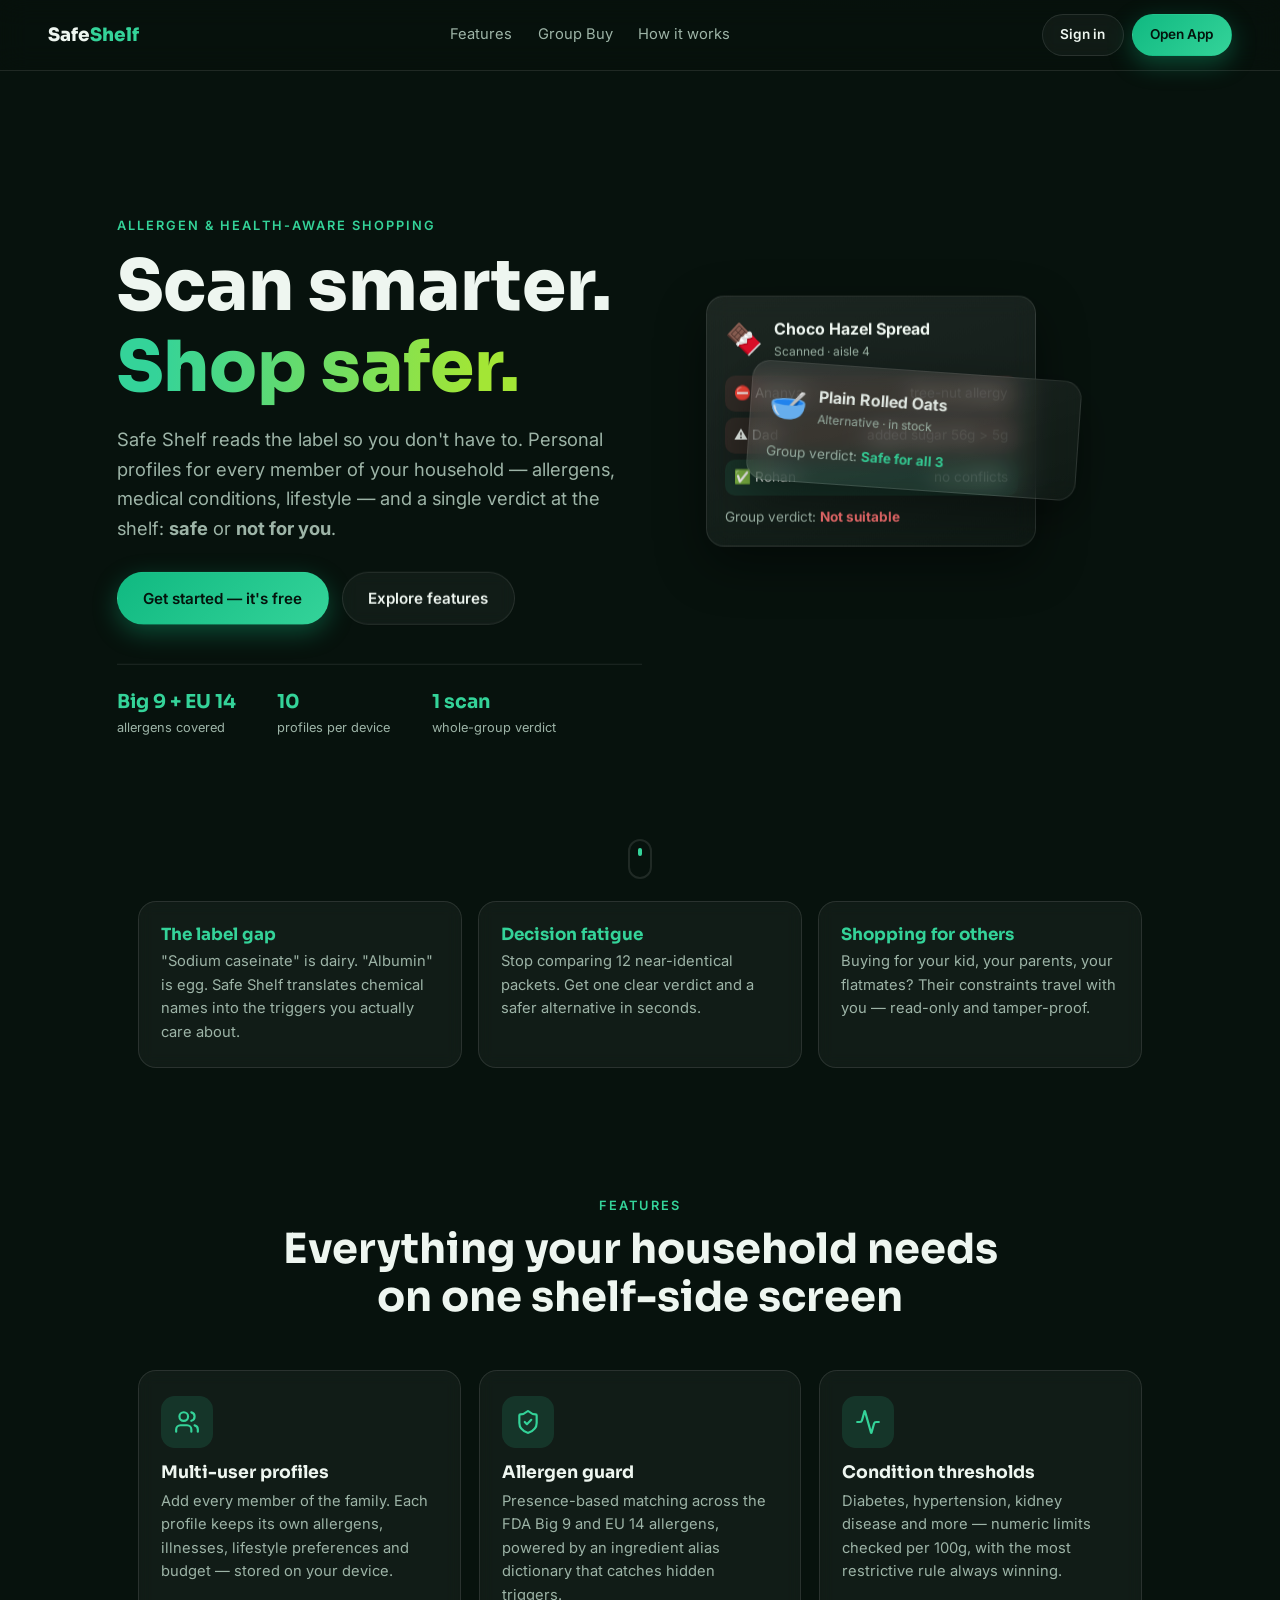
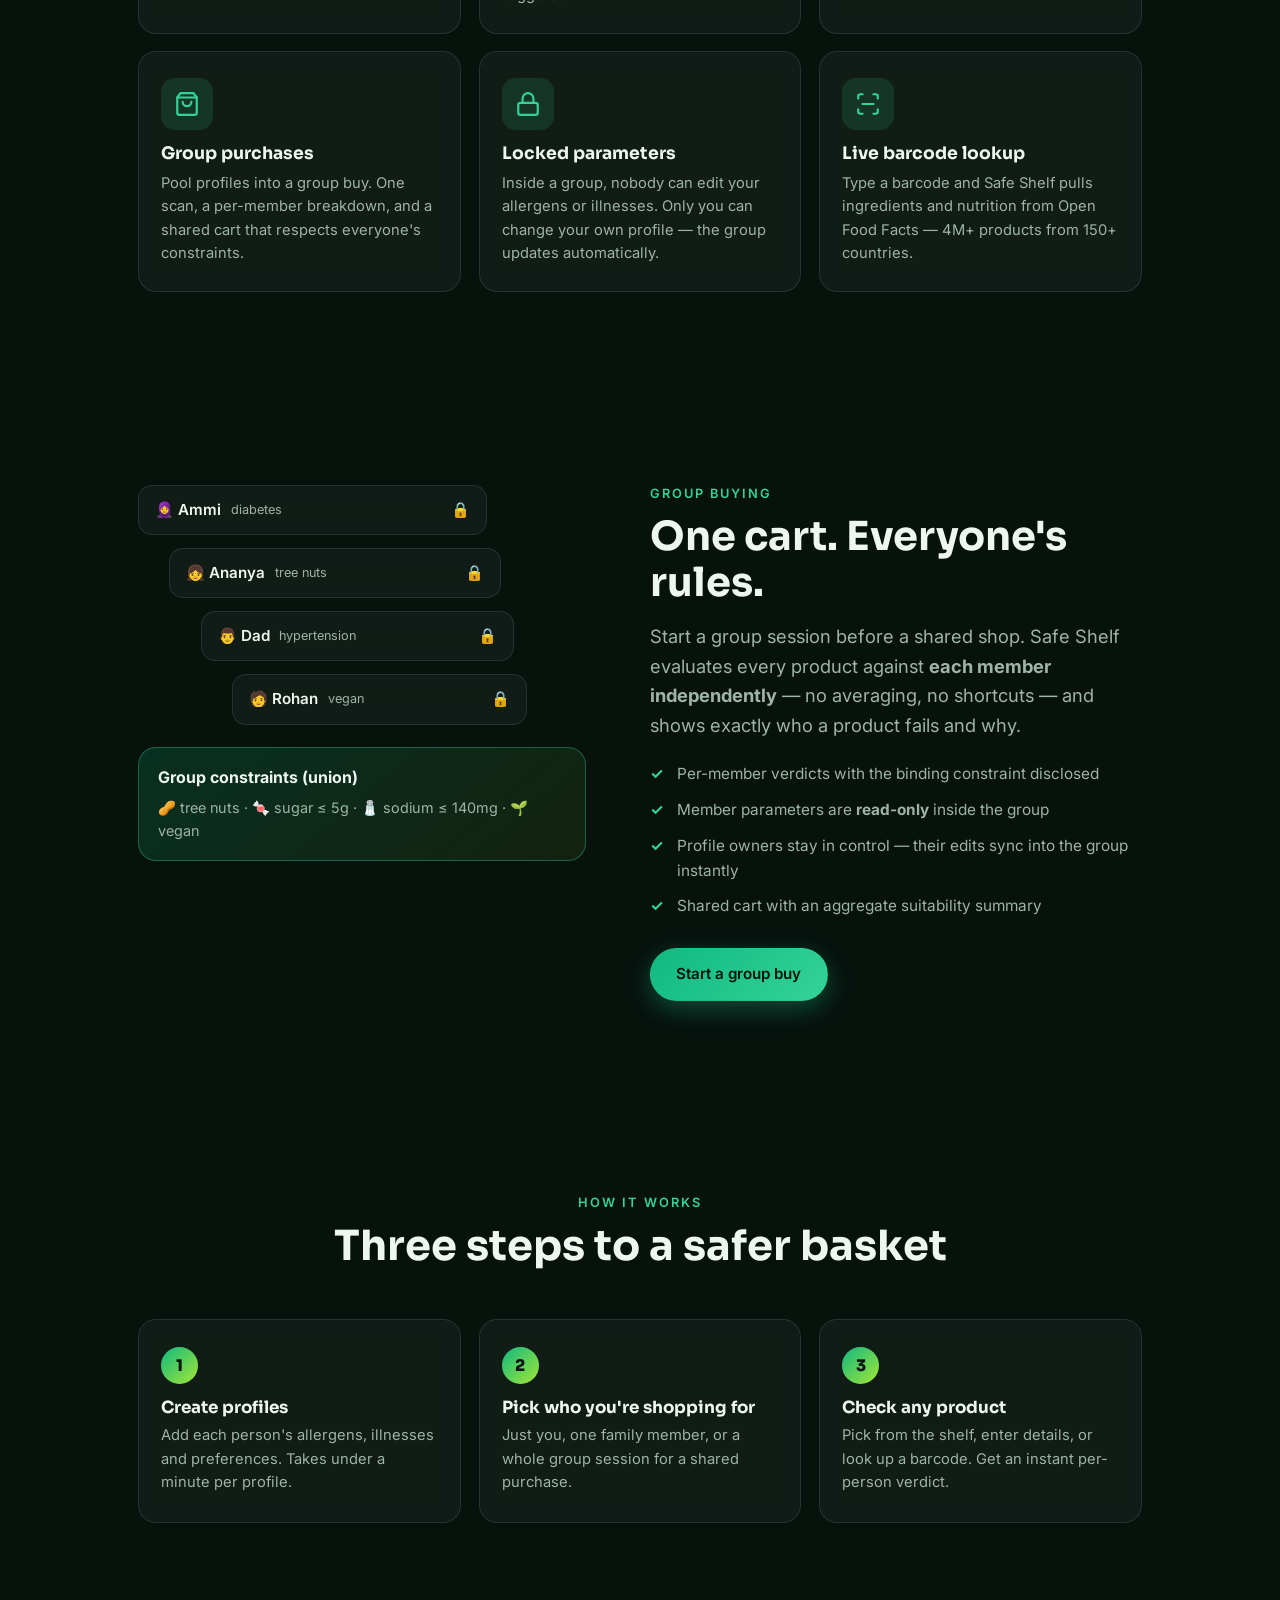
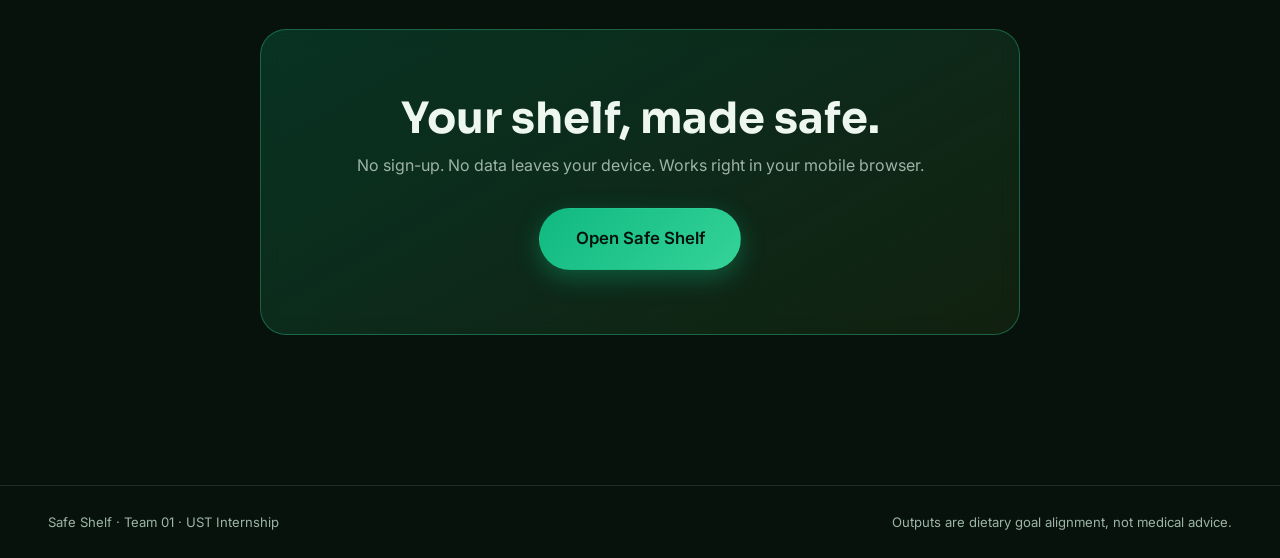
==== commit 43851d6f: "Apply ui-ux-pro-max design pass: SVG icon system, design tokens Per the skill's no-emoji-icons / fla" ====
--- a/index.html
+++ b/index.html
@@ -128,37 +128,37 @@
     </div>
     <div class="feature-grid">
       <article class="feature reveal">
-        <span class="feature-icon">👨‍👩‍👧‍👦</span>
+        <span class="feature-icon"><svg class="icon" aria-hidden="true"><use href="#i-users"/></svg></span>
         <h3>Multi-user profiles</h3>
         <p>Add every member of the family. Each profile keeps its own allergens,
           illnesses, lifestyle preferences and budget — stored on your device.</p>
       </article>
       <article class="feature reveal">
-        <span class="feature-icon">🥜</span>
+        <span class="feature-icon"><svg class="icon" aria-hidden="true"><use href="#i-shield"/></svg></span>
         <h3>Allergen guard</h3>
         <p>Presence-based matching across the FDA Big 9 and EU 14 allergens, powered
           by an ingredient alias dictionary that catches hidden triggers.</p>
       </article>
       <article class="feature reveal">
-        <span class="feature-icon">🩺</span>
+        <span class="feature-icon"><svg class="icon" aria-hidden="true"><use href="#i-activity"/></svg></span>
         <h3>Condition thresholds</h3>
         <p>Diabetes, hypertension, kidney disease and more — numeric limits checked
           per 100g, with the most restrictive rule always winning.</p>
       </article>
       <article class="feature reveal">
-        <span class="feature-icon">🛒</span>
+        <span class="feature-icon"><svg class="icon" aria-hidden="true"><use href="#i-bag"/></svg></span>
         <h3>Group purchases</h3>
         <p>Pool profiles into a group buy. One scan, a per-member breakdown, and a
           shared cart that respects everyone's constraints.</p>
       </article>
       <article class="feature reveal">
-        <span class="feature-icon">🔒</span>
+        <span class="feature-icon"><svg class="icon" aria-hidden="true"><use href="#i-lock"/></svg></span>
         <h3>Locked parameters</h3>
         <p>Inside a group, nobody can edit your allergens or illnesses. Only you can
           change your own profile — the group updates automatically.</p>
       </article>
       <article class="feature reveal">
-        <span class="feature-icon">📡</span>
+        <span class="feature-icon"><svg class="icon" aria-hidden="true"><use href="#i-scan"/></svg></span>
         <h3>Live barcode lookup</h3>
         <p>Type a barcode and Safe Shelf pulls ingredients and nutrition from Open
           Food Facts — 4M+ products from 150+ countries.</p>
@@ -235,6 +235,7 @@
     <span class="footer-note">Outputs are dietary goal alignment, not medical advice.</span>
   </footer>
 
+  <script src="js/icons.js"></script>
   <script src="js/parallax.js"></script>
 </body>
 </html>
--- a/css/base.css
+++ b/css/base.css
@@ -12,8 +12,23 @@
   --lime: #a3e635;
   --amber: #fbbf24;
   --red: #f87171;
+  --green-soft: rgba(52, 211, 153, 0.14);
+  --green-line: rgba(52, 211, 153, 0.30);
   --radius: 18px;
+  --radius-sm: 12px;
+  --radius-xs: 10px;
+  /* elevation scale (flat, touch-first — restrained shadows) */
   --shadow: 0 18px 50px rgba(0, 0, 0, 0.45);
+  --elev-1: 0 1px 2px rgba(0, 0, 0, 0.3);
+  --elev-2: 0 6px 18px rgba(0, 0, 0, 0.35);
+  --elev-3: 0 18px 50px rgba(0, 0, 0, 0.45);
+  /* 4/8 spacing scale */
+  --sp-1: 0.25rem; --sp-2: 0.5rem; --sp-3: 0.75rem; --sp-4: 1rem;
+  --sp-5: 1.5rem; --sp-6: 2rem; --sp-7: 3rem;
+  /* icon sizing tokens */
+  --icon-sm: 18px; --icon-md: 22px; --icon-lg: 26px;
+  /* z-index scale */
+  --z-nav: 40; --z-sticky: 50; --z-modal: 1000; --z-toast: 1100;
   --font-display: "Sora", system-ui, sans-serif;
   --font-body: "Inter", system-ui, sans-serif;
 }
@@ -21,6 +36,36 @@
 * { margin: 0; padding: 0; box-sizing: border-box; }
 
 [hidden] { display: none !important; }
+
+/* ---- icon system ---- */
+.icon {
+  width: var(--icon-md);
+  height: var(--icon-md);
+  flex-shrink: 0;
+  display: inline-block;
+  vertical-align: middle;
+  stroke-width: 2;
+}
+.icon-sm { width: var(--icon-sm); height: var(--icon-sm); }
+.icon-lg { width: var(--icon-lg); height: var(--icon-lg); }
+/* solid tinted icon container (flat, touch-first style) */
+.icon-tile {
+  display: inline-grid;
+  place-items: center;
+  width: 38px; height: 38px;
+  border-radius: var(--radius-xs);
+  background: var(--green-soft);
+  color: var(--green);
+  flex-shrink: 0;
+}
+
+/* ---- keyboard focus (visible rings, not removed) ---- */
+:focus-visible {
+  outline: 2px solid var(--green);
+  outline-offset: 2px;
+  border-radius: 4px;
+}
+:focus:not(:focus-visible) { outline: none; }
 
 html { scroll-behavior: smooth; background: var(--bg); }
 
--- a/css/home.css
+++ b/css/home.css
@@ -193,7 +193,16 @@
   transition: transform 0.25s ease, border-color 0.25s ease, background 0.25s ease;
 }
 .feature:hover { transform: translateY(-6px); border-color: rgba(52, 211, 153, 0.4); background: var(--surface-2); }
-.feature-icon { font-size: 2rem; display: inline-block; margin-bottom: 0.8rem; }
+.feature-icon {
+  display: inline-grid;
+  place-items: center;
+  width: 52px; height: 52px;
+  margin-bottom: 0.9rem;
+  border-radius: 14px;
+  background: var(--green-soft);
+  color: var(--green);
+}
+.feature-icon .icon { width: 26px; height: 26px; }
 .feature h3 { font-size: 1.08rem; margin-bottom: 0.45rem; }
 .feature p { color: var(--muted); font-size: 0.92rem; }
 
